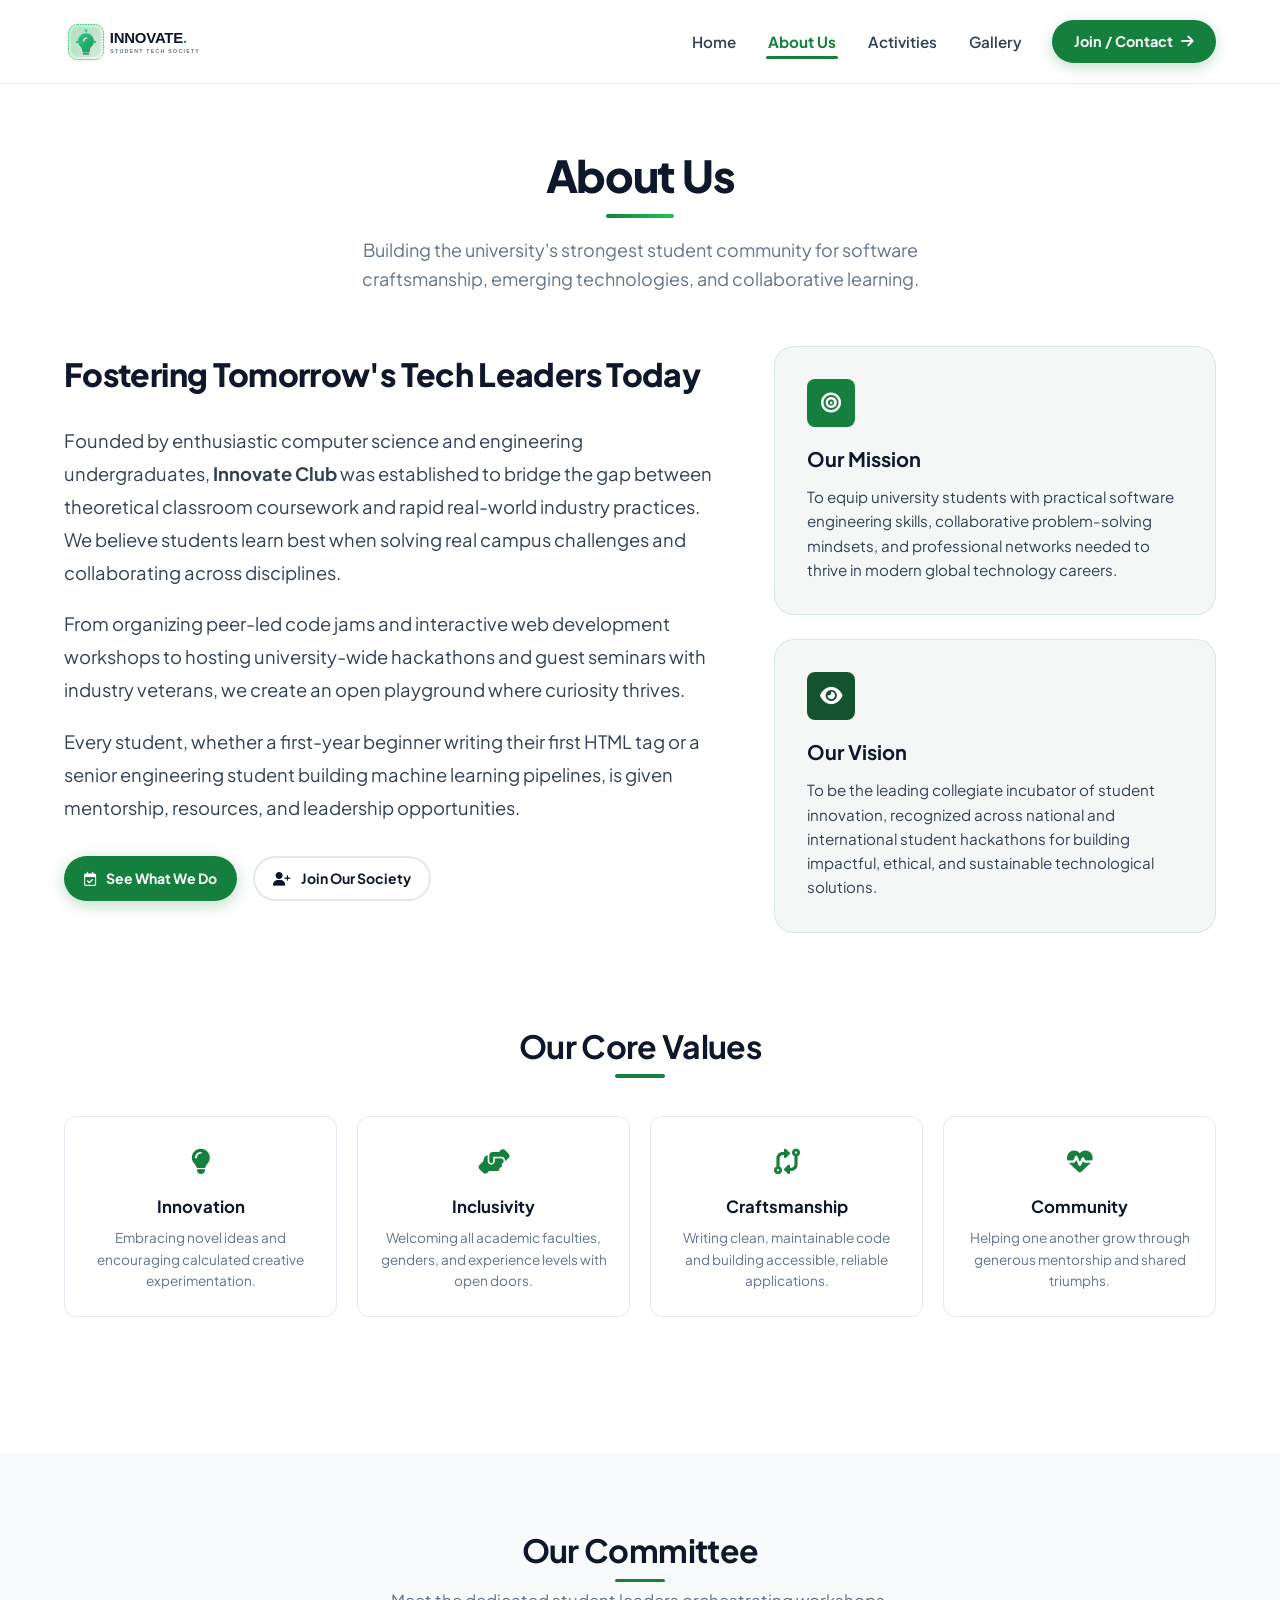
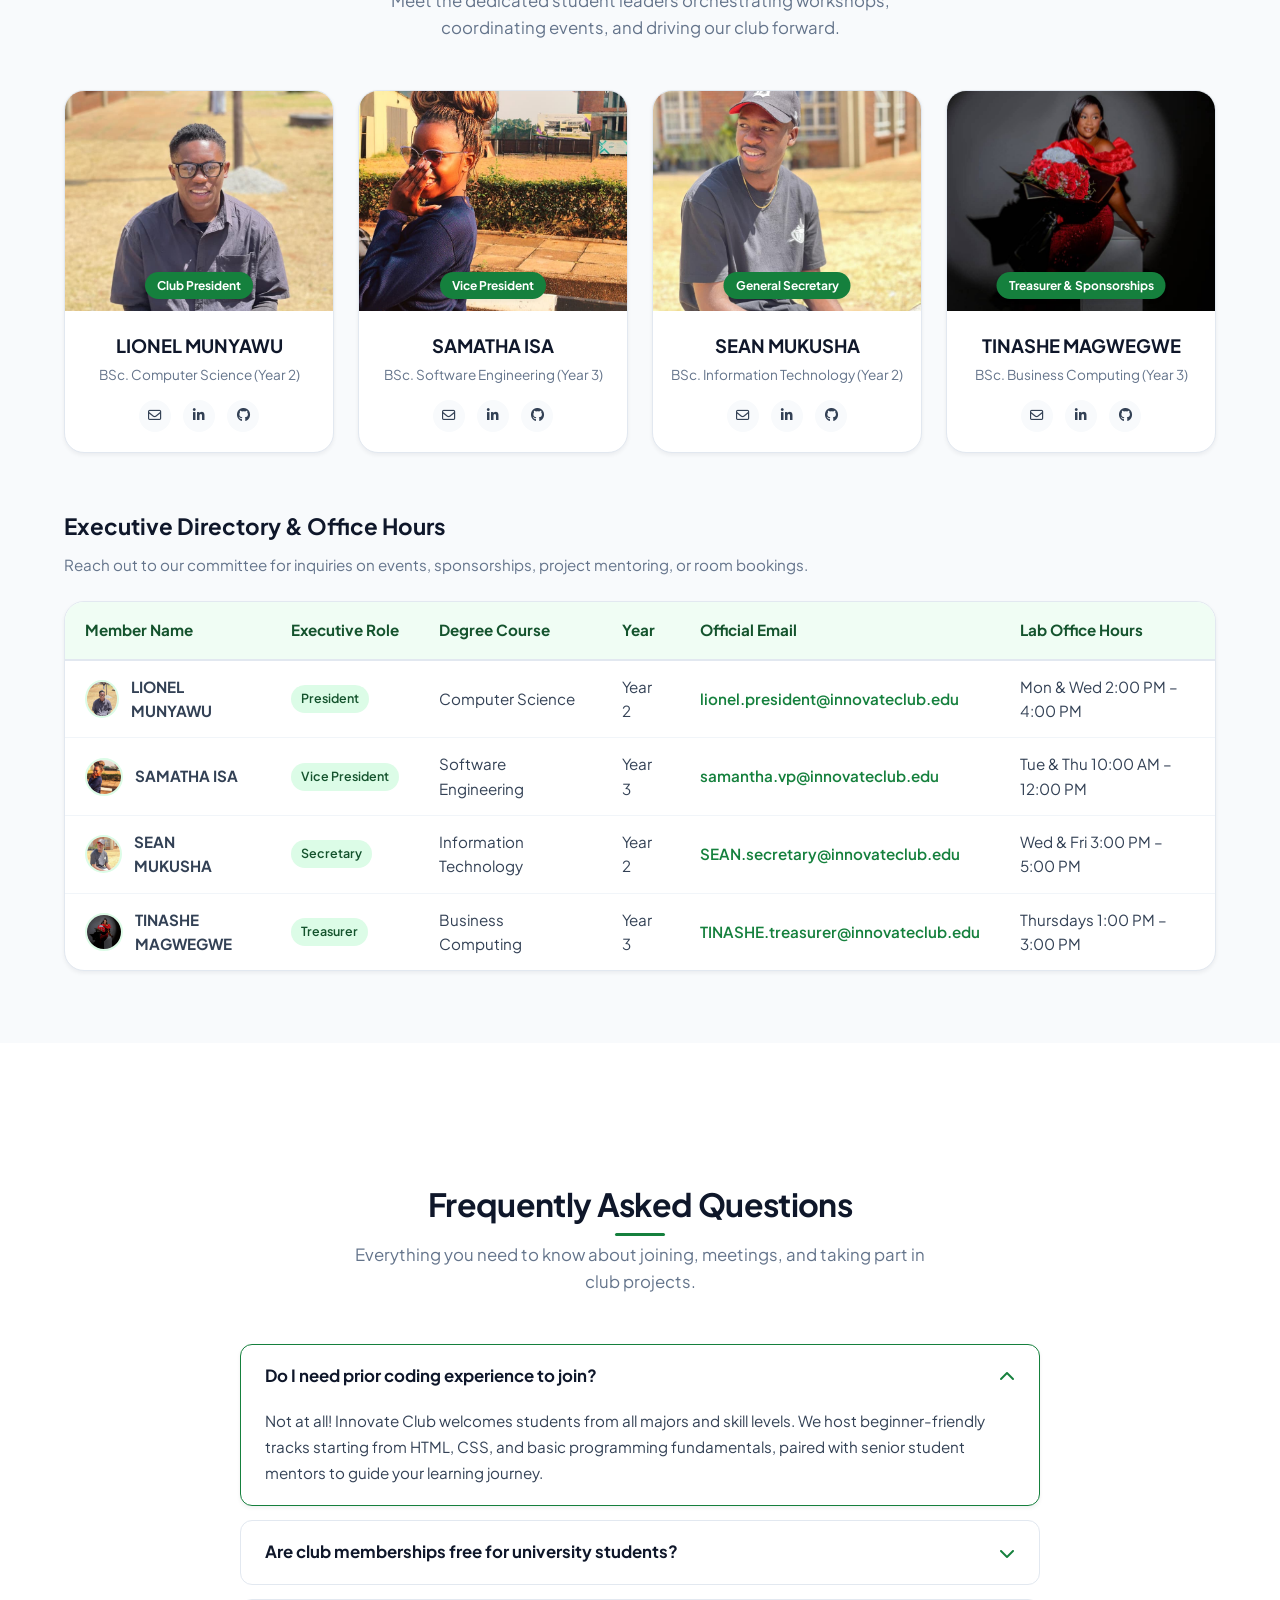
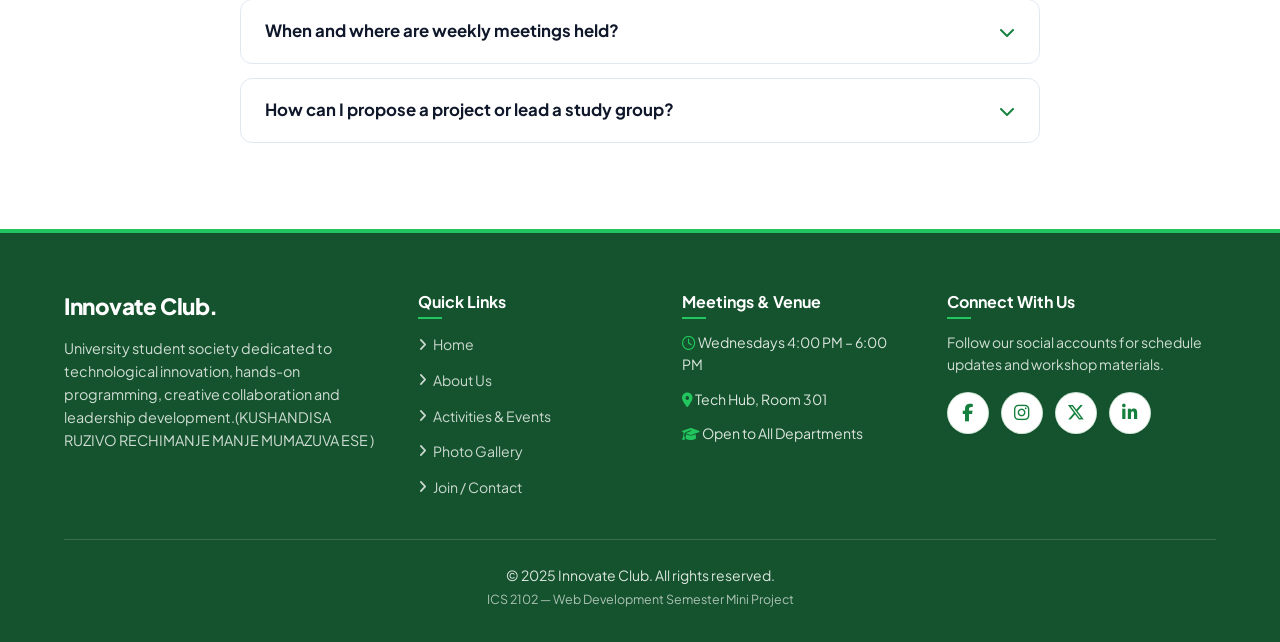
==== about.html @ ce480775 "Fix typo in footer description for clarity" ====
<!DOCTYPE html>
<html lang="en">
<head>
  <meta charset="UTF-8">
  <meta name="viewport" content="width=device-width, initial-scale=1.0">
  <title>About Us — Innovate Club | Student Tech & Innovation Society</title>
  <meta name="description" content="Learn about Innovate Club's mission, vision, committee leaders, and student-centric initiatives at the university.">
  <link rel="icon" type="image/svg+xml" href="images/logo/favicon.svg">
  
  <!-- Font Awesome CDN -->
  <link rel="stylesheet" href="https://cdnjs.cloudflare.com/ajax/libs/font-awesome/6.5.1/css/all.min.css">
  
  <!-- Main Stylesheet -->
  <link rel="stylesheet" href="css/style.css">
</head>
<body>

  <!-- Site Header & Shared Navigation -->
  <header class="site-header" id="header">
    <div class="container header-container">
      <a href="index.html" class="brand-link" id="brandLogoLink">
        <img src="images/logo/logo.svg" alt="Innovate Club Logo" class="brand-logo">
      </a>

      <nav class="nav-menu" id="navMenu" aria-label="Main Navigation">
        <ul class="nav-list">
          <li><a href="index.html" class="nav-link" id="navHome">Home</a></li>
          <li><a href="about.html" class="nav-link active" id="navAbout">About Us</a></li>
          <li><a href="activities.html" class="nav-link" id="navActivities">Activities</a></li>
          <li><a href="gallery.html" class="nav-link" id="navGallery">Gallery</a></li>
          <li><a href="join.html" class="nav-cta-btn" id="navJoin">Join / Contact <i class="fa-solid fa-arrow-right"></i></a></li>
        </ul>
      </nav>

      <button class="mobile-toggle" id="mobileNavToggle" aria-label="Toggle Navigation Menu">
        <i class="fa-solid fa-bars"></i>
      </button>
    </div>
  </header>

  <main class="main-content">

    <!-- Page Header with Green Underline Accent -->
    <section class="page-header">
      <div class="container">
        <h1 class="page-title">About Us</h1>
        <p class="page-subtitle">
          Building the university's strongest student community for software craftsmanship, 
          emerging technologies, and collaborative learning.
        </p>
      </div>
    </section>

    <!-- Intro & Mission / Vision Grid -->
    <section class="section" style="padding-top: 20px;">
      <div class="container">
        
        <div class="about-hero-grid">
          
          <!-- Left: Club Story & Purpose -->
          <div class="about-intro-text">
            <h2 style="font-size: 2rem; font-weight: 800; color: var(--color-text-main); margin-bottom: 20px; letter-spacing: -0.02em;">
              Fostering Tomorrow's Tech Leaders Today
            </h2>
            <p>
              Founded by enthusiastic computer science and engineering undergraduates, <strong>Innovate Club</strong> 
              was established to bridge the gap between theoretical classroom coursework and rapid real-world industry practices. 
              We believe students learn best when solving real campus challenges and collaborating across disciplines.
            </p>
            <p>
              From organizing peer-led code jams and interactive web development workshops to hosting university-wide 
              hackathons and guest seminars with industry veterans, we create an open playground where curiosity thrives.
            </p>
            <p>
              Every student, whether a first-year beginner writing their first HTML tag or a senior engineering student 
              building machine learning pipelines, is given mentorship, resources, and leadership opportunities.
            </p>

            <div style="margin-top: 32px; display: flex; gap: 16px; flex-wrap: wrap;">
              <a href="activities.html" class="btn btn-primary btn-sm"><i class="fa-regular fa-calendar-check"></i> See What We Do</a>
              <a href="join.html" class="btn btn-secondary btn-sm"><i class="fa-solid fa-user-plus"></i> Join Our Society</a>
            </div>
          </div>

          <!-- Right: Mission & Vision Cards (Light Card Background) -->
          <div class="about-cards-col">
            
            <div class="card-callout">
              <div class="card-callout-icon">
                <i class="fa-solid fa-bullseye"></i>
              </div>
              <h3 class="card-callout-title">Our Mission</h3>
              <p class="card-callout-desc">
                To equip university students with practical software engineering skills, collaborative 
                problem-solving mindsets, and professional networks needed to thrive in modern global technology careers.
              </p>
            </div>

            <div class="card-callout">
              <div class="card-callout-icon" style="background-color: var(--color-primary-dark);">
                <i class="fa-solid fa-eye"></i>
              </div>
              <h3 class="card-callout-title">Our Vision</h3>
              <p class="card-callout-desc">
                To be the leading collegiate incubator of student innovation, recognized across national and international 
                student hackathons for building impactful, ethical, and sustainable technological solutions.
              </p>
            </div>

          </div>

        </div>

        <!-- Core Values Grid -->
        <div class="section-header" style="margin-top: 40px; margin-bottom: 32px;">
          <h3 class="section-title with-accent">Our Core Values</h3>
        </div>

        <div class="values-grid">
          <div class="value-item">
            <div class="value-icon"><i class="fa-solid fa-lightbulb"></i></div>
            <h4>Innovation</h4>
            <p>Embracing novel ideas and encouraging calculated creative experimentation.</p>
          </div>
          <div class="value-item">
            <div class="value-icon"><i class="fa-solid fa-handshake-angle"></i></div>
            <h4>Inclusivity</h4>
            <p>Welcoming all academic faculties, genders, and experience levels with open doors.</p>
          </div>
          <div class="value-item">
            <div class="value-icon"><i class="fa-solid fa-code-compare"></i></div>
            <h4>Craftsmanship</h4>
            <p>Writing clean, maintainable code and building accessible, reliable applications.</p>
          </div>
          <div class="value-item">
            <div class="value-icon"><i class="fa-solid fa-heart-pulse"></i></div>
            <h4>Community</h4>
            <p>Helping one another grow through generous mentorship and shared triumphs.</p>
          </div>
        </div>

      </div>
    </section>

    <!-- Committee Section (Cards + HTML Table) -->
    <section class="section section-alt" id="committeeSection">
      <div class="container">
        
        <div class="section-header">
          <h2 class="section-title with-accent">Our Committee</h2>
          <p class="section-desc">
            Meet the dedicated student leaders orchestrating workshops, coordinating events, and driving our club forward.
          </p>
        </div>

        <!-- Committee Member Cards (President, Vice President, Secretary, Treasurer) -->
        <div class="committee-cards-grid">
          
          <!-- President -->
          <div class="member-card">
            <div class="member-avatar-box">
              <img src="images/presi leo.jpeg" alt="LIONEL MUNYAWU  - President" loading="lazy">
              <span class="member-role-badge">Club President</span>
            </div>
            <div class="member-info">
              <h3 class="member-name">LIONEL MUNYAWU </h3>
              <p class="member-course">BSc. Computer Science (Year 2)</p>
              <div class="member-socials">
                <a href="mailto:lionel.president@innovateclub.edu" title="Email Lionel"><i class="fa-regular fa-envelope"></i></a>
                <a href="https://linkedin.com" target="_blank" rel="noopener noreferrer" title="LinkedIn"><i class="fa-brands fa-linkedin-in"></i></a>
                <a href="https://github.com" target="_blank" rel="noopener noreferrer" title="GitHub"><i class="fa-brands fa-github"></i></a>
              </div>
            </div>
          </div>

          <!-- Vice President -->
          <div class="member-card">
            <div class="member-avatar-box">
              <img src="images/vice pres isa.jpeg" alt="SAMATHA ISA  - Vice President" loading="lazy">
              <span class="member-role-badge">Vice President</span>
            </div>
            <div class="member-info">
              <h3 class="member-name">SAMATHA ISA  </h3>
              <p class="member-course">BSc. Software Engineering (Year 3)</p>
              <div class="member-socials">
                <a href="mailto:samatha.vp@innovateclub.edu" title="Email Samatha"><i class="fa-regular fa-envelope"></i></a>
                <a href="https://linkedin.com" target="_blank" rel="noopener noreferrer" title="LinkedIn"><i class="fa-brands fa-linkedin-in"></i></a>
                <a href="https://github.com" target="_blank" rel="noopener noreferrer" title="GitHub"><i class="fa-brands fa-github"></i></a>
              </div>
            </div>
          </div>

          <!-- Secretary -->
          <div class="member-card">
            <div class="member-avatar-box">
              <img src="images/sean the secretay.jpeg" alt="SEAN MUKUSHA - Secretary" loading="lazy">
              <span class="member-role-badge">General Secretary</span>
            </div>
            <div class="member-info">
              <h3 class="member-name">SEAN MUKUSHA </h3>
              <p class="member-course">BSc. Information Technology (Year 2)</p>
              <div class="member-socials">
                <a href="mailto:sean.secretary@innovateclub.edu" title="Email Sean"><i class="fa-regular fa-envelope"></i></a>
                <a href="https://linkedin.com" target="_blank" rel="noopener noreferrer" title="LinkedIn"><i class="fa-brands fa-linkedin-in"></i></a>
                <a href="https://github.com" target="_blank" rel="noopener noreferrer" title="GitHub"><i class="fa-brands fa-github"></i></a>
              </div>
            </div>
          </div>

          <!-- Treasurer -->
          <div class="member-card">
            <div class="member-avatar-box">
              <img src="images/TINA.jpeg" alt="TINASHE MAGWEGWE   - Treasurer" loading="lazy">
              <span class="member-role-badge">Treasurer & Sponsorships</span>
            </div>
            <div class="member-info">
              <h3 class="member-name">TINASHE MAGWEGWE </h3>
              <p class="member-course">BSc. Business Computing (Year 3)</p>
              <div class="member-socials">
                <a href="mailto:tinashe.treasurer@innovateclub.edu" title="Email TINASHE"><i class="fa-regular fa-envelope"></i></a>
                <a href="https://linkedin.com" target="_blank" rel="noopener noreferrer" title="LinkedIn"><i class="fa-brands fa-linkedin-in"></i></a>
                <a href="https://github.com" target="_blank" rel="noopener noreferrer" title="GitHub"><i class="fa-brands fa-github"></i></a>
              </div>
            </div>
          </div>

        </div>

        <!-- HTML Table of Committee Members (Week 2 Syllabus Requirement) -->
        <div style="margin-top: 56px;">
          <h3 style="font-size: 1.4rem; font-weight: 700; color: var(--color-text-main); margin-bottom: 8px;">
            Executive Directory & Office Hours
          </h3>
          <p style="font-size: 0.95rem; color: var(--color-text-muted); margin-bottom: 20px;">
            Reach out to our committee for inquiries on events, sponsorships, project mentoring, or room bookings.
          </p>

          <div class="table-wrapper">
            <table class="custom-table" id="committeeDirectoryTable">
              <thead>
                <tr>
                  <th scope="col">Member Name</th>
                  <th scope="col">Executive Role</th>
                  <th scope="col">Degree Course</th>
                  <th scope="col">Year</th>
                  <th scope="col">Official Email</th>
                  <th scope="col">Lab Office Hours</th>
                </tr>
              </thead>
              <tbody>
                <tr>
                  <td>
                    <div class="table-member-cell">
                      <img src="images/presi leo.jpeg" alt="LIONEL MUNYAWU" class="table-avatar">
                      <strong>LIONEL MUNYAWU</strong>
                    </div>
                  </td>
                  <td><span class="role-tag">President</span></td>
                  <td>Computer Science</td>
                  <td>Year 2</td>
                  <td><a href="mailto:lionel.president@innovateclub.edu" style="color:var(--color-primary); font-weight:600;">lionel.president@innovateclub.edu</a></td>
                  <td>Mon & Wed 2:00 PM – 4:00 PM</td>
                </tr>
                <tr>
                  <td>
                    <div class="table-member-cell">
                      <img src="images/vice pres isa.jpeg" alt="SAMATHA ISA  " class="table-avatar">
                      <strong>SAMATHA ISA  </strong>
                    </div>
                  </td>
                  <td><span class="role-tag">Vice President</span></td>
                  <td>Software Engineering</td>
                  <td>Year 3</td>
                  <td><a href="mailto:samantha.vp@innovateclub.edu" style="color:var(--color-primary); font-weight:600;">samantha.vp@innovateclub.edu</a></td>
                  <td>Tue & Thu 10:00 AM – 12:00 PM</td>
                </tr>
                <tr>
                  <td>
                    <div class="table-member-cell">
                      <img src="images/sean the secretay.jpeg" alt="SEAN MUKUSHA " class="table-avatar">
                      <strong>SEAN MUKUSHA </strong>
                    </div>
                  </td>
                  <td><span class="role-tag">Secretary</span></td>
                  <td>Information Technology</td>
                  <td>Year 2</td>
                  <td><a href="mailto:SEAN.secretary@innovateclub.edu" style="color:var(--color-primary); font-weight:600;">SEAN.secretary@innovateclub.edu</a></td>
                  <td>Wed & Fri 3:00 PM – 5:00 PM</td>
                </tr>
                <tr>
                  <td>
                    <div class="table-member-cell">
                      <img src="images/TINA.jpeg" alt="TINASHE MAGWEGWE " class="table-avatar">
                      <strong>TINASHE MAGWEGWE </strong>
                    </div>
                  </td>
                  <td><span class="role-tag">Treasurer</span></td>
                  <td>Business Computing</td>
                  <td>Year 3</td>
                  <td><a href="mailto:TINASHE.treasurer@innovateclub.edu" style="color:var(--color-primary); font-weight:600;">TINASHE.treasurer@innovateclub.edu</a></td>
                  <td>Thursdays 1:00 PM – 3:00 PM</td>
                </tr>
              </tbody>
            </table>
          </div>
        </div>

      </div>
    </section>

    <!-- FAQ Accordion (Week 3 JS Interactivity Requirement) -->
    <section class="section faq-section" id="faqSection">
      <div class="container">
        
        <div class="section-header">
          <h2 class="section-title with-accent">Frequently Asked Questions</h2>
          <p class="section-desc">
            Everything you need to know about joining, meetings, and taking part in club projects.
          </p>
        </div>

        <div class="accordion-container" id="faqAccordion">
          
          <div class="accordion-item active">
            <button class="accordion-header">
              <span>Do I need prior coding experience to join?</span>
              <i class="fa-solid fa-chevron-down accordion-icon"></i>
            </button>
            <div class="accordion-body" style="max-height: 200px;">
              <p>
                Not at all! Innovate Club welcomes students from all majors and skill levels. We host beginner-friendly 
                tracks starting from HTML, CSS, and basic programming fundamentals, paired with senior student mentors 
                to guide your learning journey.
              </p>
            </div>
          </div>

          <div class="accordion-item">
            <button class="accordion-header">
              <span>Are club memberships free for university students?</span>
              <i class="fa-solid fa-chevron-down accordion-icon"></i>
            </button>
            <div class="accordion-body">
              <p>
                Yes, regular membership and general workshops are 100% free for all registered university students. 
                Our lab equipment, workshop materials and hackathon entries are funded through departmental support 
                and industry tech sponsors.
              </p>
            </div>
          </div>

          <div class="accordion-item">
            <button class="accordion-header">
              <span>When and where are weekly meetings held?</span>
              <i class="fa-solid fa-chevron-down accordion-icon"></i>
            </button>
            <div class="accordion-body">
              <p>
                We convene every Wednesday afternoon from 4:00 PM to 6:00 PM in the Campus Tech Hub (Room 301, Science & Tech Wing). 
                We also host optional Saturday coding sprints and hybrid virtual live streams.
              </p>
            </div>
          </div>

          <div class="accordion-item">
            <button class="accordion-header">
              <span>How can I propose a project or lead a study group?</span>
              <i class="fa-solid fa-chevron-down accordion-icon"></i>
            </button>
            <div class="accordion-body">
              <p>
                Any active member can pitch a project idea during our bi-weekly open-floor sessions or submit a proposal 
                directly to the committee via the <a href="join.html" style="color:var(--color-primary); font-weight:600;">Join / Contact page</a>. 
                The club provides repository hosting, server credits, and team recruitment support.
              </p>
            </div>
          </div>

        </div>

      </div>
    </section>

  </main>

  <!-- Universal Footer -->
  <footer class="site-footer" id="footer">
    <div class="container">
      <div class="footer-top-grid">
        <div class="footer-brand">
          <h4>Innovate Club.</h4>
          <p>
            University student society dedicated to technological innovation, hands-on programming, 
            creative collaboration and leadership development.(KUSHANDISA RUZIVO RECHIMANJE MANJE MUMAZUVA ESE )
          </p>
        </div>
        <div class="footer-col">
          <h5>Quick Links</h5>
          <ul class="footer-links">
            <li><a href="index.html"><i class="fa-solid fa-angle-right"></i> Home</a></li>
            <li><a href="about.html"><i class="fa-solid fa-angle-right"></i> About Us</a></li>
            <li><a href="activities.html"><i class="fa-solid fa-angle-right"></i> Activities & Events</a></li>
            <li><a href="gallery.html"><i class="fa-solid fa-angle-right"></i> Photo Gallery</a></li>
            <li><a href="join.html"><i class="fa-solid fa-angle-right"></i> Join / Contact</a></li>
          </ul>
        </div>
        <div class="footer-col">
          <h5>Meetings & Venue</h5>
          <ul class="footer-links" style="font-size: 0.88rem; color: rgba(255,255,255,0.85); gap: 12px;">
            <li><i class="fa-regular fa-clock" style="color:var(--color-primary-light);"></i> Wednesdays 4:00 PM – 6:00 PM</li>
            <li><i class="fa-solid fa-location-dot" style="color:var(--color-primary-light);"></i> Tech Hub, Room 301</li>
            <li><i class="fa-solid fa-graduation-cap" style="color:var(--color-primary-light);"></i> Open to All Departments</li>
          </ul>
        </div>
        <div class="footer-col">
          <h5>Connect With Us</h5>
          <p style="font-size: 0.88rem; color: rgba(255,255,255,0.8); margin-bottom: 16px;">
            Follow our social accounts for schedule updates and workshop materials.
          </p>
          <div class="social-icons-row">
            <a href="https://facebook.com" target="_blank" rel="noopener noreferrer" class="social-circle-btn" aria-label="Facebook">
              <i class="fa-brands fa-facebook-f"></i>
            </a>
            <a href="https://instagram.com" target="_blank" rel="noopener noreferrer" class="social-circle-btn" aria-label="Instagram">
              <i class="fa-brands fa-instagram"></i>
            </a>
            <a href="https://twitter.com" target="_blank" rel="noopener noreferrer" class="social-circle-btn" aria-label="Twitter">
              <i class="fa-brands fa-x-twitter"></i>
            </a>
            <a href="https://linkedin.com" target="_blank" rel="noopener noreferrer" class="social-circle-btn" aria-label="LinkedIn">
              <i class="fa-brands fa-linkedin-in"></i>
            </a>
          </div>
        </div>
      </div>
      <div class="footer-bottom">
        <p>&copy; 2025 Innovate Club. All rights reserved.</p>
        <p class="footer-course-tag">ICS 2102 — Web Development Semester Mini Project</p>
      </div>
    </div>
  </footer>

  <script src="js/script.js"></script>
</body>
</html>
---- css/style.css ----
/* ==========================================================================
   ICS 2102 — Web Development Semester Mini Project
   Student Club Website: Innovate Club
   Design System & Master Stylesheet
   ========================================================================== */

@import url('https://fonts.googleapis.com/css2?family=Plus+Jakarta+Sans:wght@300;400;500;600;700;800&family=Space+Grotesk:wght@500;700&display=swap');

/* --- CSS Root Variables / Design Tokens --- */
:root {
  /* Brand Green Palette (as requested: #2E7D32-style green & white/off-white) */
  --color-primary: #15803D;        /* Rich Forest Green */
  --color-primary-dark: #14532D;   /* Deep Evergreen */
  --color-primary-light: #22C55E;  /* Vibrant Emerald Accent */
  --color-primary-soft: #DCFCE7;   /* Pale Mint */
  --color-primary-tint: #F0FDF4;   /* Soft Background Tint */
  --color-card-bg: #F4F7F5;        /* Soft grey-green card background */

  /* Neutral Tones */
  --color-bg: #FFFFFF;
  --color-bg-alt: #F8FAFC;
  --color-surface: #FFFFFF;
  --color-text-main: #0F172A;      /* Slate 900 */
  --color-text-body: #334155;      /* Slate 700 */
  --color-text-muted: #64748B;     /* Slate 500 */
  --color-text-light: #94A3B8;     /* Slate 400 */
  --color-border: #E2E8F0;
  --color-border-subtle: #F1F5F9;

  /* State & Feedback Colors */
  --color-danger: #EF4444;
  --color-danger-soft: #FEE2E2;
  --color-warning: #F59E0B;
  --color-info: #0284C7;
  --color-success: #10B981;

  /* Typography */
  --font-sans: 'Plus Jakarta Sans', -apple-system, BlinkMacSystemFont, 'Segoe UI', Roboto, sans-serif;
  --font-heading: 'Plus Jakarta Sans', sans-serif;
  --font-mono: 'Space Grotesk', ui-monospace, monospace;

  /* Shadows */
  --shadow-xs: 0 1px 2px 0 rgba(0, 0, 0, 0.05);
  --shadow-sm: 0 2px 4px 0 rgba(15, 23, 42, 0.06);
  --shadow-md: 0 4px 12px -1px rgba(15, 23, 42, 0.08), 0 2px 6px -2px rgba(15, 23, 42, 0.04);
  --shadow-lg: 0 12px 24px -4px rgba(15, 23, 42, 0.1), 0 4px 10px -2px rgba(15, 23, 42, 0.04);
  --shadow-xl: 0 20px 32px -8px rgba(15, 23, 42, 0.12), 0 8px 16px -4px rgba(15, 23, 42, 0.05);
  --shadow-glow: 0 0 20px rgba(34, 197, 94, 0.25);

  /* Radii */
  --radius-sm: 8px;
  --radius-md: 12px;
  --radius-lg: 20px;
  --radius-xl: 28px;
  --radius-full: 9999px;

  /* Transitions */
  --transition-fast: 0.15s ease;
  --transition-normal: 0.25s cubic-bezier(0.16, 1, 0.3, 1);
  --transition-bounce: 0.4s cubic-bezier(0.34, 1.56, 0.64, 1);

  /* Container */
  --max-width: 1200px;
  --header-height: 84px;
}

/* --- Global Reset & Box Sizing --- */
*, *::before, *::after {
  box-sizing: border-box;
  margin: 0;
  padding: 0;
}

html {
  scroll-behavior: smooth;
  font-size: 16px;
  -webkit-font-smoothing: antialiased;
}

body {
  font-family: var(--font-sans);
  color: var(--color-text-body);
  background-color: var(--color-bg);
  line-height: 1.6;
  min-height: 100vh;
  display: flex;
  flex-direction: column;
  overflow-x: hidden;
}

img, picture, svg, video {
  max-width: 100%;
  display: block;
}

input, button, textarea, select {
  font: inherit;
}

a {
  color: inherit;
  text-decoration: none;
  transition: color var(--transition-fast);
}

ul, ol {
  list-style: none;
}

/* --- Layout Utility Classes --- */
.container {
  width: 100%;
  max-width: var(--max-width);
  margin-left: auto;
  margin-right: auto;
  padding-left: 24px;
  padding-right: 24px;
}

.main-content {
  flex: 1 0 auto;
}

.section {
  padding: 72px 0;
}

.section-alt {
  background-color: var(--color-bg-alt);
}

.section-tint {
  background-color: var(--color-primary-tint);
}

/* --- Section Headings with Green Underline Accent --- */
.page-header {
  text-align: center;
  padding: 56px 0 32px;
  position: relative;
}

.page-title {
  font-family: var(--font-heading);
  font-size: 2.75rem;
  font-weight: 800;
  color: var(--color-text-main);
  letter-spacing: -0.03em;
  position: relative;
  display: inline-block;
  margin-bottom: 14px;
}

.page-title::after {
  content: "";
  position: absolute;
  bottom: -8px;
  left: 50%;
  transform: translateX(-50%);
  width: 68px;
  height: 4px;
  background: linear-gradient(90deg, var(--color-primary), var(--color-primary-light));
  border-radius: var(--radius-full);
}

.page-subtitle {
  font-size: 1.125rem;
  color: var(--color-text-muted);
  max-width: 640px;
  margin: 12px auto 0;
  line-height: 1.6;
}

.section-header {
  margin-bottom: 48px;
  text-align: center;
}

.section-title {
  font-size: 2rem;
  font-weight: 700;
  color: var(--color-text-main);
  letter-spacing: -0.02em;
  position: relative;
  display: inline-block;
  margin-bottom: 12px;
}

.section-title.with-accent::after {
  content: "";
  position: absolute;
  bottom: -6px;
  left: 50%;
  transform: translateX(-50%);
  width: 50px;
  height: 3.5px;
  background: var(--color-primary);
  border-radius: var(--radius-full);
}

.section-desc {
  font-size: 1.05rem;
  color: var(--color-text-muted);
  max-width: 580px;
  margin: 0 auto;
}

/* --- Typography Accents --- */
.highlight-green {
  color: var(--color-primary);
}

.text-gradient {
  background: linear-gradient(135deg, var(--color-primary) 0%, var(--color-primary-light) 100%);
  -webkit-background-clip: text;
  -webkit-text-fill-color: transparent;
}

/* ==========================================================================
   Header & Navigation
   ========================================================================== */
.site-header {
  position: sticky;
  top: 0;
  z-index: 1000;
  background-color: rgba(255, 255, 255, 0.94);
  backdrop-filter: blur(12px);
  -webkit-backdrop-filter: blur(12px);
  border-bottom: 1px solid rgba(226, 232, 240, 0.8);
  height: var(--header-height);
  transition: all var(--transition-normal);
}

.site-header.scrolled {
  box-shadow: var(--shadow-sm);
  height: 72px;
}

.header-container {
  display: flex;
  align-items: center;
  justify-content: space-between;
  height: 100%;
}

.brand-link {
  display: flex;
  align-items: center;
  gap: 12px;
  font-weight: 800;
  font-size: 1.4rem;
  color: var(--color-text-main);
  letter-spacing: -0.03em;
}

.brand-logo {
  height: 44px;
  width: auto;
  transition: transform var(--transition-bounce);
}

.brand-link:hover .brand-logo {
  transform: rotate(-6deg) scale(1.05);
}

.brand-name {
  font-size: 1.35rem;
  font-weight: 800;
  color: var(--color-text-main);
  display: flex;
  flex-direction: column;
  line-height: 1.1;
}

.brand-name span:first-child {
  letter-spacing: -0.02em;
}

.brand-name .brand-sub {
  font-size: 0.68rem;
  font-weight: 600;
  color: var(--color-text-muted);
  letter-spacing: 0.12em;
  text-transform: uppercase;
}

.nav-menu {
  display: flex;
  align-items: center;
  gap: 32px;
}

.nav-list {
  display: flex;
  align-items: center;
  gap: 28px;
}

.nav-link {
  font-weight: 600;
  font-size: 0.95rem;
  color: var(--color-text-body);
  position: relative;
  padding: 8px 2px;
  transition: color var(--transition-fast);
}

.nav-link:hover {
  color: var(--color-primary);
}

/* Active Nav Link in Green with Underline (Mockup requirement) */
.nav-link.active {
  color: var(--color-primary);
  font-weight: 700;
}

.nav-link.active::after {
  content: "";
  position: absolute;
  bottom: 0;
  left: 0;
  width: 100%;
  height: 3px;
  background-color: var(--color-primary);
  border-radius: var(--radius-full);
}

.nav-cta-btn {
  background: var(--color-primary);
  color: #FFFFFF !important;
  font-weight: 700;
  font-size: 0.9rem;
  padding: 10px 22px;
  border-radius: var(--radius-full);
  display: inline-flex;
  align-items: center;
  gap: 8px;
  box-shadow: 0 4px 14px rgba(21, 128, 61, 0.25);
  transition: all var(--transition-normal);
}

.nav-cta-btn:hover {
  background: var(--color-primary-dark);
  transform: translateY(-2px);
  box-shadow: 0 6px 18px rgba(21, 128, 61, 0.35);
}

.nav-cta-btn.active {
  background: var(--color-primary-dark);
  box-shadow: 0 0 0 3px rgba(34, 197, 94, 0.35);
}

.nav-cta-btn.active::after {
  display: none;
}

/* Mobile Toggle */
.mobile-toggle {
  display: none;
  background: none;
  border: none;
  font-size: 1.5rem;
  color: var(--color-text-main);
  cursor: pointer;
  padding: 6px;
  border-radius: var(--radius-sm);
  transition: background-color var(--transition-fast);
}

.mobile-toggle:hover {
  background-color: var(--color-border-subtle);
}

/* ==========================================================================
   Buttons & Interactive Elements
   ========================================================================== */
.btn {
  display: inline-flex;
  align-items: center;
  justify-content: center;
  gap: 10px;
  font-weight: 700;
  font-size: 0.975rem;
  padding: 13px 28px;
  border-radius: var(--radius-full);
  border: 2px solid transparent;
  cursor: pointer;
  transition: all var(--transition-normal);
  text-align: center;
}

.btn-primary {
  background-color: var(--color-primary);
  color: #FFFFFF;
  box-shadow: 0 4px 16px rgba(21, 128, 61, 0.28);
}

.btn-primary:hover {
  background-color: var(--color-primary-dark);
  transform: translateY(-2px);
  box-shadow: 0 8px 22px rgba(21, 128, 61, 0.38);
}

.btn-secondary {
  background-color: transparent;
  color: var(--color-text-main);
  border-color: var(--color-border);
}

.btn-secondary:hover {
  border-color: var(--color-primary);
  color: var(--color-primary);
  background-color: var(--color-primary-tint);
  transform: translateY(-2px);
}

.btn-white {
  background-color: #FFFFFF;
  color: var(--color-primary);
  box-shadow: var(--shadow-md);
}

.btn-white:hover {
  background-color: var(--color-primary-tint);
  transform: translateY(-2px);
}

.btn-sm {
  padding: 8px 18px;
  font-size: 0.875rem;
}

.btn-lg {
  padding: 15px 34px;
  font-size: 1.05rem;
}

/* ==========================================================================
   Home Page Styles
   ========================================================================== */
.hero-section {
  padding: 64px 0 80px;
  position: relative;
  overflow: hidden;
}

.hero-grid {
  display: grid;
  grid-template-columns: 1fr 1fr;
  align-items: center;
  gap: 48px;
}

.hero-content {
  max-width: 560px;
}

.hero-pill {
  display: inline-flex;
  align-items: center;
  gap: 8px;
  background-color: var(--color-primary-soft);
  color: var(--color-primary-dark);
  font-size: 0.85rem;
  font-weight: 700;
  padding: 6px 14px;
  border-radius: var(--radius-full);
  margin-bottom: 24px;
}

.hero-pill i {
  color: var(--color-primary);
}

/* Large bold headline, one word per line, last word in green */
.hero-headline {
  font-size: 4rem;
  line-height: 1.08;
  font-weight: 800;
  color: var(--color-text-main);
  letter-spacing: -0.04em;
  margin-bottom: 24px;
}

.hero-intro {
  font-size: 1.15rem;
  color: var(--color-text-muted);
  line-height: 1.7;
  margin-bottom: 32px;
}

.hero-cta-group {
  display: flex;
  align-items: center;
  flex-wrap: wrap;
  gap: 16px;
  margin-bottom: 36px;
}

.hero-stats-row {
  display: flex;
  align-items: center;
  gap: 32px;
  padding-top: 24px;
  border-top: 1px solid var(--color-border);
}

.stat-item {
  display: flex;
  flex-direction: column;
}

.stat-number {
  font-size: 1.6rem;
  font-weight: 800;
  color: var(--color-text-main);
  line-height: 1.1;
  font-family: var(--font-mono);
}

.stat-label {
  font-size: 0.8rem;
  color: var(--color-text-muted);
  font-weight: 500;
}

.hero-visual {
  position: relative;
}

.hero-image-card {
  position: relative;
  border-radius: var(--radius-xl);
  overflow: hidden;
  box-shadow: var(--shadow-xl);
  border: 1px solid var(--color-border);
  background-color: var(--color-surface);
}

.hero-image-card img {
  width: 100%;
  height: 480px;
  object-fit: cover;
  transition: transform 0.6s ease;
}

.hero-image-card:hover img {
  transform: scale(1.03);
}

.hero-floating-badge {
  position: absolute;
  bottom: 24px;
  left: 24px;
  background: rgba(255, 255, 255, 0.95);
  backdrop-filter: blur(10px);
  padding: 14px 20px;
  border-radius: var(--radius-md);
  box-shadow: var(--shadow-lg);
  border: 1px solid rgba(226, 232, 240, 0.8);
  display: flex;
  align-items: center;
  gap: 14px;
  max-width: 280px;
  animation: floatBadge 3.5s ease-in-out infinite alternate;
}

@keyframes floatBadge {
  0% { transform: translateY(0); }
  100% { transform: translateY(-8px); }
}

.floating-icon {
  width: 44px;
  height: 44px;
  border-radius: var(--radius-sm);
  background-color: var(--color-primary-soft);
  color: var(--color-primary);
  display: flex;
  align-items: center;
  justify-content: center;
  font-size: 1.25rem;
  flex-shrink: 0;
}

.floating-text strong {
  display: block;
  font-size: 0.9rem;
  color: var(--color-text-main);
}

.floating-text span {
  font-size: 0.78rem;
  color: var(--color-text-muted);
}

/* --- Row of 3 Info Cards (Community / Growth / Impact) --- */
.info-cards-section {
  padding: 40px 0 80px;
}

.info-cards-grid {
  display: grid;
  grid-template-columns: repeat(3, 1fr);
  gap: 28px;
}

.info-card {
  background-color: var(--color-card-bg); /* Soft grey-green card background */
  border-radius: var(--radius-lg);
  padding: 36px 30px;
  border: 1px solid rgba(209, 231, 221, 0.7);
  transition: all var(--transition-normal);
  position: relative;
  overflow: hidden;
}

.info-card::before {
  content: "";
  position: absolute;
  top: 0;
  left: 0;
  right: 0;
  height: 4px;
  background: var(--color-primary);
  opacity: 0;
  transition: opacity var(--transition-fast);
}

.info-card:hover {
  transform: translateY(-6px);
  background-color: #FFFFFF;
  box-shadow: var(--shadow-lg);
  border-color: var(--color-primary-light);
}

.info-card:hover::before {
  opacity: 1;
}

.info-card-icon {
  width: 58px;
  height: 58px;
  border-radius: var(--radius-md);
  background: #FFFFFF;
  color: var(--color-primary);
  display: flex;
  align-items: center;
  justify-content: center;
  font-size: 1.5rem;
  margin-bottom: 22px;
  box-shadow: var(--shadow-xs);
  border: 1px solid rgba(21, 128, 61, 0.15);
  transition: all var(--transition-bounce);
}

.info-card:hover .info-card-icon {
  background-color: var(--color-primary);
  color: #FFFFFF;
  transform: scale(1.1) rotate(4deg);
}

.info-card-title {
  font-size: 1.35rem;
  font-weight: 700;
  color: var(--color-text-main);
  margin-bottom: 12px;
}

.info-card-desc {
  font-size: 0.95rem;
  color: var(--color-text-body);
  line-height: 1.65;
}

/* --- Countdown / Next Event Highlight Banner --- */
.countdown-banner {
  background: linear-gradient(135deg, var(--color-primary-dark) 0%, var(--color-primary) 100%);
  color: #FFFFFF;
  border-radius: var(--radius-xl);
  padding: 44px;
  margin-top: 20px;
  box-shadow: var(--shadow-lg);
  position: relative;
  overflow: hidden;
}

.countdown-banner::after {
  content: "";
  position: absolute;
  top: -50%;
  right: -20%;
  width: 400px;
  height: 400px;
  background: radial-gradient(circle, rgba(255,255,255,0.12) 0%, transparent 70%);
  pointer-events: none;
}

.countdown-flex {
  display: flex;
  align-items: center;
  justify-content: space-between;
  gap: 32px;
  position: relative;
  z-index: 1;
}

.countdown-info {
  max-width: 520px;
}

.countdown-badge {
  display: inline-block;
  background: rgba(255, 255, 255, 0.2);
  backdrop-filter: blur(8px);
  color: #FFFFFF;
  font-size: 0.8rem;
  font-weight: 700;
  padding: 4px 12px;
  border-radius: var(--radius-full);
  margin-bottom: 12px;
  text-transform: uppercase;
  letter-spacing: 0.08em;
}

.countdown-title {
  font-size: 1.85rem;
  font-weight: 800;
  margin-bottom: 8px;
  color: #FFFFFF;
}

.countdown-meta {
  font-size: 0.95rem;
  opacity: 0.9;
  display: flex;
  gap: 20px;
  align-items: center;
}

.countdown-meta i {
  margin-right: 6px;
  color: var(--color-primary-soft);
}

.countdown-timer-group {
  display: flex;
  align-items: center;
  gap: 14px;
}

.timer-box {
  background: rgba(255, 255, 255, 0.15);
  backdrop-filter: blur(10px);
  border: 1px solid rgba(255, 255, 255, 0.25);
  border-radius: var(--radius-md);
  padding: 12px 16px;
  min-width: 74px;
  text-align: center;
}

.timer-num {
  font-size: 1.9rem;
  font-weight: 800;
  font-family: var(--font-mono);
  line-height: 1;
  display: block;
}

.timer-label {
  font-size: 0.72rem;
  text-transform: uppercase;
  letter-spacing: 0.05em;
  opacity: 0.85;
  margin-top: 4px;
}

/* ==========================================================================
   About Us Page Styles
   ========================================================================== */
.about-hero-grid {
  display: grid;
  grid-template-columns: 1.2fr 0.8fr;
  gap: 48px;
  align-items: start;
  margin-bottom: 64px;
}

.about-intro-text {
  font-size: 1.15rem;
  line-height: 1.8;
  color: var(--color-text-body);
}

.about-intro-text p {
  margin-bottom: 18px;
}

.card-callout {
  background-color: var(--color-card-bg);
  border-radius: var(--radius-lg);
  padding: 32px;
  border: 1px solid rgba(209, 231, 221, 0.8);
  margin-bottom: 24px;
  position: relative;
}

.card-callout-icon {
  width: 48px;
  height: 48px;
  border-radius: var(--radius-sm);
  background: var(--color-primary);
  color: #FFFFFF;
  display: flex;
  align-items: center;
  justify-content: center;
  font-size: 1.25rem;
  margin-bottom: 16px;
}

.card-callout-title {
  font-size: 1.25rem;
  font-weight: 700;
  color: var(--color-text-main);
  margin-bottom: 10px;
}

.card-callout-desc {
  font-size: 0.95rem;
  color: var(--color-text-body);
  line-height: 1.6;
}

/* Values Grid */
.values-grid {
  display: grid;
  grid-template-columns: repeat(4, 1fr);
  gap: 20px;
  margin-bottom: 64px;
}

.value-item {
  background-color: #FFFFFF;
  border: 1px solid var(--color-border);
  border-radius: var(--radius-md);
  padding: 24px 20px;
  text-align: center;
  transition: all var(--transition-normal);
}

.value-item:hover {
  border-color: var(--color-primary);
  transform: translateY(-4px);
  box-shadow: var(--shadow-md);
}

.value-icon {
  font-size: 1.6rem;
  color: var(--color-primary);
  margin-bottom: 12px;
}

.value-item h4 {
  font-size: 1.05rem;
  font-weight: 700;
  color: var(--color-text-main);
  margin-bottom: 6px;
}

.value-item p {
  font-size: 0.85rem;
  color: var(--color-text-muted);
}

/* Committee Section */
.committee-cards-grid {
  display: grid;
  grid-template-columns: repeat(4, 1fr);
  gap: 24px;
  margin-bottom: 48px;
}

.member-card {
  background: #FFFFFF;
  border: 1px solid var(--color-border);
  border-radius: var(--radius-lg);
  overflow: hidden;
  box-shadow: var(--shadow-sm);
  transition: all var(--transition-normal);
  text-align: center;
}

.member-card:hover {
  transform: translateY(-6px);
  box-shadow: var(--shadow-lg);
  border-color: var(--color-primary-light);
}

.member-avatar-box {
  width: 100%;
  height: 220px;
  overflow: hidden;
  position: relative;
  background-color: var(--color-bg-alt);
}

.member-avatar-box img {
  width: 100%;
  height: 100%;
  object-fit: cover;
  transition: transform 0.5s ease;
}

.member-card:hover .member-avatar-box img {
  transform: scale(1.05);
}

.member-role-badge {
  position: absolute;
  bottom: 12px;
  left: 50%;
  transform: translateX(-50%);
  background: var(--color-primary);
  color: #FFFFFF;
  font-size: 0.75rem;
  font-weight: 700;
  padding: 4px 12px;
  border-radius: var(--radius-full);
  white-space: nowrap;
  box-shadow: var(--shadow-sm);
}

.member-info {
  padding: 20px 16px;
}

.member-name {
  font-size: 1.15rem;
  font-weight: 700;
  color: var(--color-text-main);
  margin-bottom: 4px;
}

.member-course {
  font-size: 0.85rem;
  color: var(--color-text-muted);
  margin-bottom: 14px;
}

.member-socials {
  display: flex;
  align-items: center;
  justify-content: center;
  gap: 12px;
}

.member-socials a {
  width: 32px;
  height: 32px;
  border-radius: 50%;
  background-color: var(--color-bg-alt);
  color: var(--color-text-body);
  display: flex;
  align-items: center;
  justify-content: center;
  font-size: 0.85rem;
  transition: all var(--transition-fast);
}

.member-socials a:hover {
  background-color: var(--color-primary);
  color: #FFFFFF;
}

/* Committee HTML Table (Week 2 Syllabus Requirement) */
.table-wrapper {
  background: #FFFFFF;
  border: 1px solid var(--color-border);
  border-radius: var(--radius-lg);
  overflow-x: auto;
  box-shadow: var(--shadow-sm);
  margin-top: 24px;
}

.custom-table {
  width: 100%;
  border-collapse: collapse;
  text-align: left;
  font-size: 0.95rem;
}

.custom-table th {
  background-color: var(--color-primary-tint);
  color: var(--color-primary-dark);
  font-weight: 700;
  padding: 16px 20px;
  border-bottom: 2px solid var(--color-border);
  white-space: nowrap;
}

.custom-table td {
  padding: 14px 20px;
  border-bottom: 1px solid var(--color-border-subtle);
  color: var(--color-text-body);
  vertical-align: middle;
}

.custom-table tr:last-child td {
  border-bottom: none;
}

.custom-table tr:hover td {
  background-color: #F8FAFC;
}

.table-member-cell {
  display: flex;
  align-items: center;
  gap: 12px;
}

.table-avatar {
  width: 38px;
  height: 38px;
  border-radius: 50%;
  object-fit: cover;
  border: 2px solid var(--color-primary-soft);
}

.role-tag {
  display: inline-block;
  padding: 4px 10px;
  border-radius: var(--radius-full);
  font-size: 0.78rem;
  font-weight: 600;
  background-color: var(--color-primary-soft);
  color: var(--color-primary-dark);
}

/* FAQ Accordion (Week 3 Interactive Feature) */
.faq-section {
  margin-top: 64px;
}

.accordion-container {
  max-width: 800px;
  margin: 0 auto;
}

.accordion-item {
  border: 1px solid var(--color-border);
  border-radius: var(--radius-md);
  margin-bottom: 14px;
  overflow: hidden;
  background-color: #FFFFFF;
  transition: border-color var(--transition-fast);
}

.accordion-item.active {
  border-color: var(--color-primary);
  box-shadow: var(--shadow-sm);
}

.accordion-header {
  width: 100%;
  text-align: left;
  padding: 18px 24px;
  background: none;
  border: none;
  display: flex;
  align-items: center;
  justify-content: space-between;
  font-size: 1.05rem;
  font-weight: 700;
  color: var(--color-text-main);
  cursor: pointer;
  transition: color var(--transition-fast);
}

.accordion-header:hover {
  color: var(--color-primary);
}

.accordion-icon {
  font-size: 1rem;
  color: var(--color-primary);
  transition: transform var(--transition-normal);
}

.accordion-item.active .accordion-icon {
  transform: rotate(180deg);
}

.accordion-body {
  max-height: 0;
  overflow: hidden;
  transition: max-height 0.35s ease-out, padding 0.35s ease-out;
  padding: 0 24px;
  color: var(--color-text-body);
  font-size: 0.95rem;
  line-height: 1.7;
}

.accordion-item.active .accordion-body {
  padding-bottom: 20px;
}

/* ==========================================================================
   Activities & Events Page Styles
   ========================================================================== */
.events-toolbar {
  display: flex;
  align-items: center;
  justify-content: space-between;
  flex-wrap: wrap;
  gap: 20px;
  margin-bottom: 36px;
  padding: 20px;
  background-color: var(--color-bg-alt);
  border: 1px solid var(--color-border);
  border-radius: var(--radius-lg);
}

/* Filter Tabs */
.tabs-group {
  display: flex;
  align-items: center;
  gap: 8px;
  flex-wrap: wrap;
}

.tab-btn {
  background: #FFFFFF;
  border: 1px solid var(--color-border);
  color: var(--color-text-body);
  font-weight: 600;
  font-size: 0.9rem;
  padding: 8px 18px;
  border-radius: var(--radius-full);
  cursor: pointer;
  transition: all var(--transition-fast);
}

.tab-btn:hover {
  border-color: var(--color-primary);
  color: var(--color-primary);
}

.tab-btn.active {
  background-color: var(--color-primary);
  color: #FFFFFF;
  border-color: var(--color-primary);
  box-shadow: 0 2px 8px rgba(21, 128, 61, 0.2);
}

.search-box {
  position: relative;
  min-width: 260px;
}

.search-box input {
  width: 100%;
  padding: 9px 16px 9px 38px;
  border: 1px solid var(--color-border);
  border-radius: var(--radius-full);
  font-size: 0.9rem;
  outline: none;
  background-color: #FFFFFF;
  transition: border-color var(--transition-fast), box-shadow var(--transition-fast);
}

.search-box input:focus {
  border-color: var(--color-primary);
  box-shadow: 0 0 0 3px rgba(34, 197, 94, 0.2);
}

.search-box i {
  position: absolute;
  left: 14px;
  top: 50%;
  transform: translateY(-50%);
  color: var(--color-text-light);
  font-size: 0.9rem;
}

/* Events List Container (Injected dynamically via JS array of objects) */
.events-container {
  display: flex;
  flex-direction: column;
  gap: 18px;
  margin-bottom: 40px;
}

.event-row {
  background: #FFFFFF;
  border: 1px solid var(--color-border);
  border-radius: var(--radius-lg);
  padding: 24px;
  display: flex;
  align-items: center;
  gap: 24px;
  transition: all var(--transition-normal);
  position: relative;
}

.event-row:hover {
  border-color: var(--color-primary);
  box-shadow: var(--shadow-md);
  transform: translateY(-3px);
}

.event-icon-badge {
  width: 64px;
  height: 64px;
  border-radius: var(--radius-md);
  background-color: var(--color-primary-tint);
  border: 1px solid var(--color-primary-soft);
  color: var(--color-primary);
  display: flex;
  flex-direction: column;
  align-items: center;
  justify-content: center;
  flex-shrink: 0;
}

.event-icon-badge i {
  font-size: 1.5rem;
}

.event-details {
  flex: 1 1 auto;
}

.event-meta-top {
  display: flex;
  align-items: center;
  gap: 10px;
  margin-bottom: 6px;
}

.event-category-tag {
  font-size: 0.75rem;
  font-weight: 700;
  text-transform: uppercase;
  letter-spacing: 0.06em;
  padding: 2px 10px;
  border-radius: var(--radius-full);
  background-color: var(--color-primary-soft);
  color: var(--color-primary-dark);
}

.event-status-tag {
  font-size: 0.75rem;
  font-weight: 600;
  padding: 2px 8px;
  border-radius: var(--radius-sm);
}

.event-status-tag.upcoming {
  background-color: #DEF7EC;
  color: #03543F;
}

.event-status-tag.completed {
  background-color: #F3F4F6;
  color: #4B5563;
}

.event-title {
  font-size: 1.25rem;
  font-weight: 700;
  color: var(--color-text-main);
  margin-bottom: 6px;
}

.event-desc {
  font-size: 0.95rem;
  color: var(--color-text-body);
  line-height: 1.5;
  margin-bottom: 10px;
}

.event-meta-footer {
  display: flex;
  align-items: center;
  gap: 20px;
  font-size: 0.85rem;
  color: var(--color-text-muted);
}

.event-meta-footer span {
  display: flex;
  align-items: center;
  gap: 6px;
}

.event-action {
  flex-shrink: 0;
}

.empty-events-state {
  text-align: center;
  padding: 56px 20px;
  color: var(--color-text-muted);
}

.empty-events-state i {
  font-size: 3rem;
  color: var(--color-text-light);
  margin-bottom: 14px;
}

/* ==========================================================================
   Gallery Page Styles
   ========================================================================== */
.gallery-filters {
  display: flex;
  align-items: center;
  justify-content: center;
  gap: 10px;
  flex-wrap: wrap;
  margin-bottom: 40px;
}

.gallery-grid {
  display: grid;
  grid-template-columns: repeat(4, 1fr); /* 2 rows x 4 columns mockup requirement */
  gap: 20px;
  margin-bottom: 48px;
}

.gallery-card {
  position: relative;
  border-radius: var(--radius-md);
  overflow: hidden;
  box-shadow: var(--shadow-sm);
  background-color: var(--color-bg-alt);
  cursor: pointer;
  aspect-ratio: 4 / 3;
}

.gallery-card img {
  width: 100%;
  height: 100%;
  object-fit: cover;
  transition: transform 0.5s ease;
}

.gallery-overlay {
  position: absolute;
  inset: 0;
  background: linear-gradient(to top, rgba(15, 23, 42, 0.85) 0%, rgba(15, 23, 42, 0.2) 60%, transparent 100%);
  display: flex;
  flex-direction: column;
  justify-content: flex-end;
  padding: 20px;
  opacity: 0;
  transition: opacity 0.3s ease;
}

.gallery-card:hover .gallery-overlay {
  opacity: 1;
}

.gallery-card:hover img {
  transform: scale(1.08);
}

.gallery-zoom-icon {
  position: absolute;
  top: 16px;
  right: 16px;
  width: 36px;
  height: 36px;
  background: rgba(255, 255, 255, 0.9);
  color: var(--color-primary);
  border-radius: 50%;
  display: flex;
  align-items: center;
  justify-content: center;
  font-size: 0.9rem;
  box-shadow: var(--shadow-sm);
}

.gallery-title {
  font-size: 1rem;
  font-weight: 700;
  color: #FFFFFF;
  margin-bottom: 4px;
}

.gallery-caption {
  font-size: 0.8rem;
  color: #E2E8F0;
  line-height: 1.4;
}

/* Lightbox Modal (Week 3 Interactive Feature) */
.lightbox-modal {
  position: fixed;
  inset: 0;
  z-index: 2000;
  background-color: rgba(10, 15, 25, 0.94);
  backdrop-filter: blur(10px);
  display: none;
  align-items: center;
  justify-content: center;
  padding: 24px;
  opacity: 0;
  transition: opacity 0.3s ease;
}

.lightbox-modal.active {
  display: flex;
  opacity: 1;
}

.lightbox-content-box {
  position: relative;
  max-width: 900px;
  width: 100%;
  background: #0F172A;
  border-radius: var(--radius-lg);
  overflow: hidden;
  box-shadow: 0 25px 50px -12px rgba(0, 0, 0, 0.6);
  border: 1px solid rgba(255, 255, 255, 0.1);
  display: flex;
  flex-direction: column;
}

.lightbox-image-wrap {
  width: 100%;
  max-height: 560px;
  background: #000;
  display: flex;
  align-items: center;
  justify-content: center;
  overflow: hidden;
}

.lightbox-image-wrap img {
  width: 100%;
  height: 100%;
  max-height: 560px;
  object-fit: contain;
}

.lightbox-footer {
  padding: 20px 24px;
  background: #0F172A;
  color: #FFFFFF;
  display: flex;
  justify-content: space-between;
  align-items: center;
  border-top: 1px solid rgba(255, 255, 255, 0.08);
}

.lightbox-caption-text strong {
  display: block;
  font-size: 1.1rem;
  margin-bottom: 2px;
}

.lightbox-caption-text span {
  font-size: 0.85rem;
  color: #94A3B8;
}

.lightbox-close-btn {
  position: absolute;
  top: 16px;
  right: 16px;
  width: 40px;
  height: 40px;
  border-radius: 50%;
  background: rgba(0, 0, 0, 0.6);
  border: 1px solid rgba(255, 255, 255, 0.2);
  color: #FFFFFF;
  display: flex;
  align-items: center;
  justify-content: center;
  font-size: 1.2rem;
  cursor: pointer;
  z-index: 10;
  transition: all var(--transition-fast);
}

.lightbox-close-btn:hover {
  background: var(--color-danger);
  transform: rotate(90deg);
}

.lightbox-nav-btn {
  position: absolute;
  top: 50%;
  transform: translateY(-50%);
  width: 48px;
  height: 48px;
  border-radius: 50%;
  background: rgba(0, 0, 0, 0.6);
  border: 1px solid rgba(255, 255, 255, 0.2);
  color: #FFFFFF;
  display: flex;
  align-items: center;
  justify-content: center;
  font-size: 1.2rem;
  cursor: pointer;
  transition: all var(--transition-fast);
}

.lightbox-nav-btn:hover {
  background: var(--color-primary);
}

.lightbox-prev {
  left: 16px;
}

.lightbox-next {
  right: 16px;
}

/* ==========================================================================
   Join / Contact Page Styles
   ========================================================================== */
.contact-layout-grid {
  display: grid;
  grid-template-columns: 1.35fr 0.85fr;
  gap: 48px;
  align-items: start;
}

.form-card {
  background: #FFFFFF;
  border: 1px solid var(--color-border);
  border-radius: var(--radius-xl);
  padding: 40px;
  box-shadow: var(--shadow-sm);
}

.form-header-box {
  margin-bottom: 28px;
}

.form-header-box h3 {
  font-size: 1.5rem;
  font-weight: 800;
  color: var(--color-text-main);
  margin-bottom: 6px;
}

.form-header-box p {
  font-size: 0.95rem;
  color: var(--color-text-muted);
}

.form-group {
  margin-bottom: 22px;
}

.form-label {
  display: block;
  font-size: 0.9rem;
  font-weight: 700;
  color: var(--color-text-main);
  margin-bottom: 8px;
}

.form-label .req {
  color: var(--color-danger);
  margin-left: 2px;
}

.form-input,
.form-select,
.form-textarea {
  width: 100%;
  padding: 12px 16px;
  border: 1.5px solid var(--color-border);
  border-radius: var(--radius-md);
  font-size: 0.95rem;
  color: var(--color-text-main);
  background-color: #FFFFFF;
  transition: all var(--transition-fast);
  outline: none;
}

.form-input:focus,
.form-select:focus,
.form-textarea:focus {
  border-color: var(--color-primary);
  box-shadow: 0 0 0 3px rgba(34, 197, 94, 0.2);
}

.form-input.is-invalid,
.form-select.is-invalid,
.form-textarea.is-invalid {
  border-color: var(--color-danger);
  background-color: #FFF5F5;
  animation: shakeInput 0.4s ease;
}

@keyframes shakeInput {
  0%, 100% { transform: translateX(0); }
  20%, 60% { transform: translateX(-6px); }
  40%, 80% { transform: translateX(6px); }
}

.form-error-msg {
  display: none;
  font-size: 0.8rem;
  color: var(--color-danger);
  margin-top: 6px;
  font-weight: 500;
}

.form-error-msg.visible {
  display: flex;
  align-items: center;
  gap: 6px;
}

.form-row {
  display: grid;
  grid-template-columns: 1fr 1fr;
  gap: 18px;
}

.checkbox-group {
  display: flex;
  align-items: flex-start;
  gap: 12px;
  margin: 24px 0 28px;
}

.checkbox-group input[type="checkbox"] {
  width: 18px;
  height: 18px;
  margin-top: 3px;
  accent-color: var(--color-primary);
  cursor: pointer;
}

.checkbox-label {
  font-size: 0.88rem;
  color: var(--color-text-body);
  line-height: 1.5;
}

/* Sidebar Info Card */
.contact-sidebar {
  display: flex;
  flex-direction: column;
  gap: 24px;
}

.info-sidebar-card {
  background-color: var(--color-card-bg); /* Soft grey-green card background */
  border-radius: var(--radius-xl);
  padding: 36px;
  border: 1px solid rgba(209, 231, 221, 0.8);
}

.info-sidebar-title {
  font-size: 1.35rem;
  font-weight: 800;
  color: var(--color-text-main);
  margin-bottom: 20px;
  padding-bottom: 12px;
  border-bottom: 2px solid var(--color-primary-soft);
}

.contact-meta-list {
  display: flex;
  flex-direction: column;
  gap: 18px;
  margin-bottom: 28px;
}

.contact-meta-item {
  display: flex;
  align-items: flex-start;
  gap: 14px;
}

.contact-meta-icon {
  width: 40px;
  height: 40px;
  border-radius: var(--radius-sm);
  background-color: #FFFFFF;
  color: var(--color-primary);
  display: flex;
  align-items: center;
  justify-content: center;
  font-size: 1.1rem;
  box-shadow: var(--shadow-xs);
  flex-shrink: 0;
  border: 1px solid rgba(21, 128, 61, 0.12);
}

.contact-meta-text strong {
  display: block;
  font-size: 0.95rem;
  color: var(--color-text-main);
}

.contact-meta-text span,
.contact-meta-text a {
  font-size: 0.9rem;
  color: var(--color-text-muted);
}

.contact-meta-text a:hover {
  color: var(--color-primary);
}

/* Follow Us Social Icons (Facebook, Instagram, Twitter, LinkedIn CDN) */
.social-section-title {
  font-size: 1.05rem;
  font-weight: 700;
  color: var(--color-text-main);
  margin-bottom: 12px;
}

.social-icons-row {
  display: flex;
  align-items: center;
  gap: 12px;
}

.social-circle-btn {
  width: 42px;
  height: 42px;
  border-radius: 50%;
  background-color: #FFFFFF;
  border: 1px solid rgba(21, 128, 61, 0.2);
  color: var(--color-primary);
  display: flex;
  align-items: center;
  justify-content: center;
  font-size: 1.1rem;
  transition: all var(--transition-bounce);
  box-shadow: var(--shadow-xs);
}

.social-circle-btn:hover {
  background-color: var(--color-primary);
  color: #FFFFFF;
  transform: translateY(-3px) scale(1.08);
  box-shadow: 0 6px 14px rgba(21, 128, 61, 0.25);
}

/* Submission Feedback Banner / Modal */
.form-response-banner {
  display: none;
  padding: 16px 20px;
  border-radius: var(--radius-md);
  margin-bottom: 24px;
  font-size: 0.95rem;
  align-items: center;
  gap: 12px;
}

.form-response-banner.success {
  display: flex;
  background-color: #DEF7EC;
  color: #03543F;
  border: 1px solid #BCF0DA;
}

.form-response-banner.error {
  display: flex;
  background-color: #FDE8E8;
  color: #9B1C1C;
  border: 1px solid #F8B4B4;
}

/* ==========================================================================
   Universal Footer (Solid Green Bar, centered copyright as specified)
   ========================================================================== */
.site-footer {
  background-color: #14532D;       /* Solid deep green bar */
  color: #FFFFFF;
  padding: 56px 0 28px;
  margin-top: auto;
  border-top: 4px solid var(--color-primary-light);
}

.footer-top-grid {
  display: grid;
  grid-template-columns: 1.4fr 1fr 1fr 1.2fr;
  gap: 40px;
  margin-bottom: 40px;
}

.footer-brand h4 {
  font-size: 1.4rem;
  font-weight: 800;
  letter-spacing: -0.02em;
  margin-bottom: 12px;
  color: #FFFFFF;
}

.footer-brand p {
  font-size: 0.9rem;
  color: rgba(255, 255, 255, 0.8);
  line-height: 1.6;
  max-width: 320px;
}

.footer-col h5 {
  font-size: 1rem;
  font-weight: 700;
  color: #FFFFFF;
  margin-bottom: 16px;
  position: relative;
  display: inline-block;
}

.footer-col h5::after {
  content: "";
  position: absolute;
  bottom: -4px;
  left: 0;
  width: 24px;
  height: 2px;
  background-color: var(--color-primary-light);
}

.footer-links {
  display: flex;
  flex-direction: column;
  gap: 10px;
}

.footer-links a {
  font-size: 0.88rem;
  color: rgba(255, 255, 255, 0.78);
  transition: all var(--transition-fast);
  display: inline-flex;
  align-items: center;
  gap: 6px;
}

.footer-links a:hover {
  color: #FFFFFF;
  transform: translateX(4px);
}

.footer-bottom {
  padding-top: 24px;
  border-top: 1px solid rgba(255, 255, 255, 0.15);
  text-align: center;
  font-size: 0.875rem;
  color: rgba(255, 255, 255, 0.85);
}

.footer-bottom p {
  margin-bottom: 4px;
}

.footer-course-tag {
  font-size: 0.78rem;
  color: rgba(255, 255, 255, 0.65);
}

/* ==========================================================================
   Responsive Breakpoints
   ========================================================================== */
@media (max-width: 1024px) {
  .hero-grid {
    grid-template-columns: 1fr;
    gap: 40px;
  }
  
  .hero-content {
    max-width: 100%;
  }

  .gallery-grid {
    grid-template-columns: repeat(3, 1fr);
  }

  .committee-cards-grid {
    grid-template-columns: repeat(2, 1fr);
  }

  .values-grid {
    grid-template-columns: repeat(2, 1fr);
  }

  .footer-top-grid {
    grid-template-columns: repeat(2, 1fr);
  }
}

@media (max-width: 768px) {
  :root {
    --header-height: 72px;
  }

  .mobile-toggle {
    display: block;
  }

  .nav-menu {
    position: fixed;
    top: var(--header-height);
    left: 0;
    right: 0;
    background: #FFFFFF;
    flex-direction: column;
    padding: 24px;
    border-bottom: 1px solid var(--color-border);
    box-shadow: var(--shadow-xl);
    gap: 20px;
    display: none;
  }

  .nav-menu.open {
    display: flex;
  }

  .nav-list {
    flex-direction: column;
    width: 100%;
    gap: 16px;
  }

  .nav-link {
    display: block;
    width: 100%;
    padding: 10px 0;
    font-size: 1.05rem;
  }

  .nav-cta-btn {
    width: 100%;
    text-align: center;
  }

  .hero-headline {
    font-size: 2.85rem;
  }

  .info-cards-grid {
    grid-template-columns: 1fr;
  }

  .about-hero-grid {
    grid-template-columns: 1fr;
  }

  .contact-layout-grid {
    grid-template-columns: 1fr;
  }

  .gallery-grid {
    grid-template-columns: repeat(2, 1fr);
  }

  .countdown-flex {
    flex-direction: column;
    text-align: center;
  }

  .countdown-meta {
    justify-content: center;
  }

  .event-row {
    flex-direction: column;
    align-items: flex-start;
  }

  .event-action {
    width: 100%;
  }

  .event-action .btn {
    width: 100%;
  }

  .form-row {
    grid-template-columns: 1fr;
  }
}

@media (max-width: 480px) {
  .hero-headline {
    font-size: 2.35rem;
  }

  .hero-stats-row {
    flex-direction: column;
    gap: 16px;
  }

  .gallery-grid {
    grid-template-columns: 1fr;
  }

  .committee-cards-grid {
    grid-template-columns: 1fr;
  }

  .values-grid {
    grid-template-columns: 1fr;
  }

  .footer-top-grid {
    grid-template-columns: 1fr;
  }

  .countdown-timer-group {
    display: grid;
    grid-template-columns: repeat(2, 1fr);
    width: 100%;
  }
}
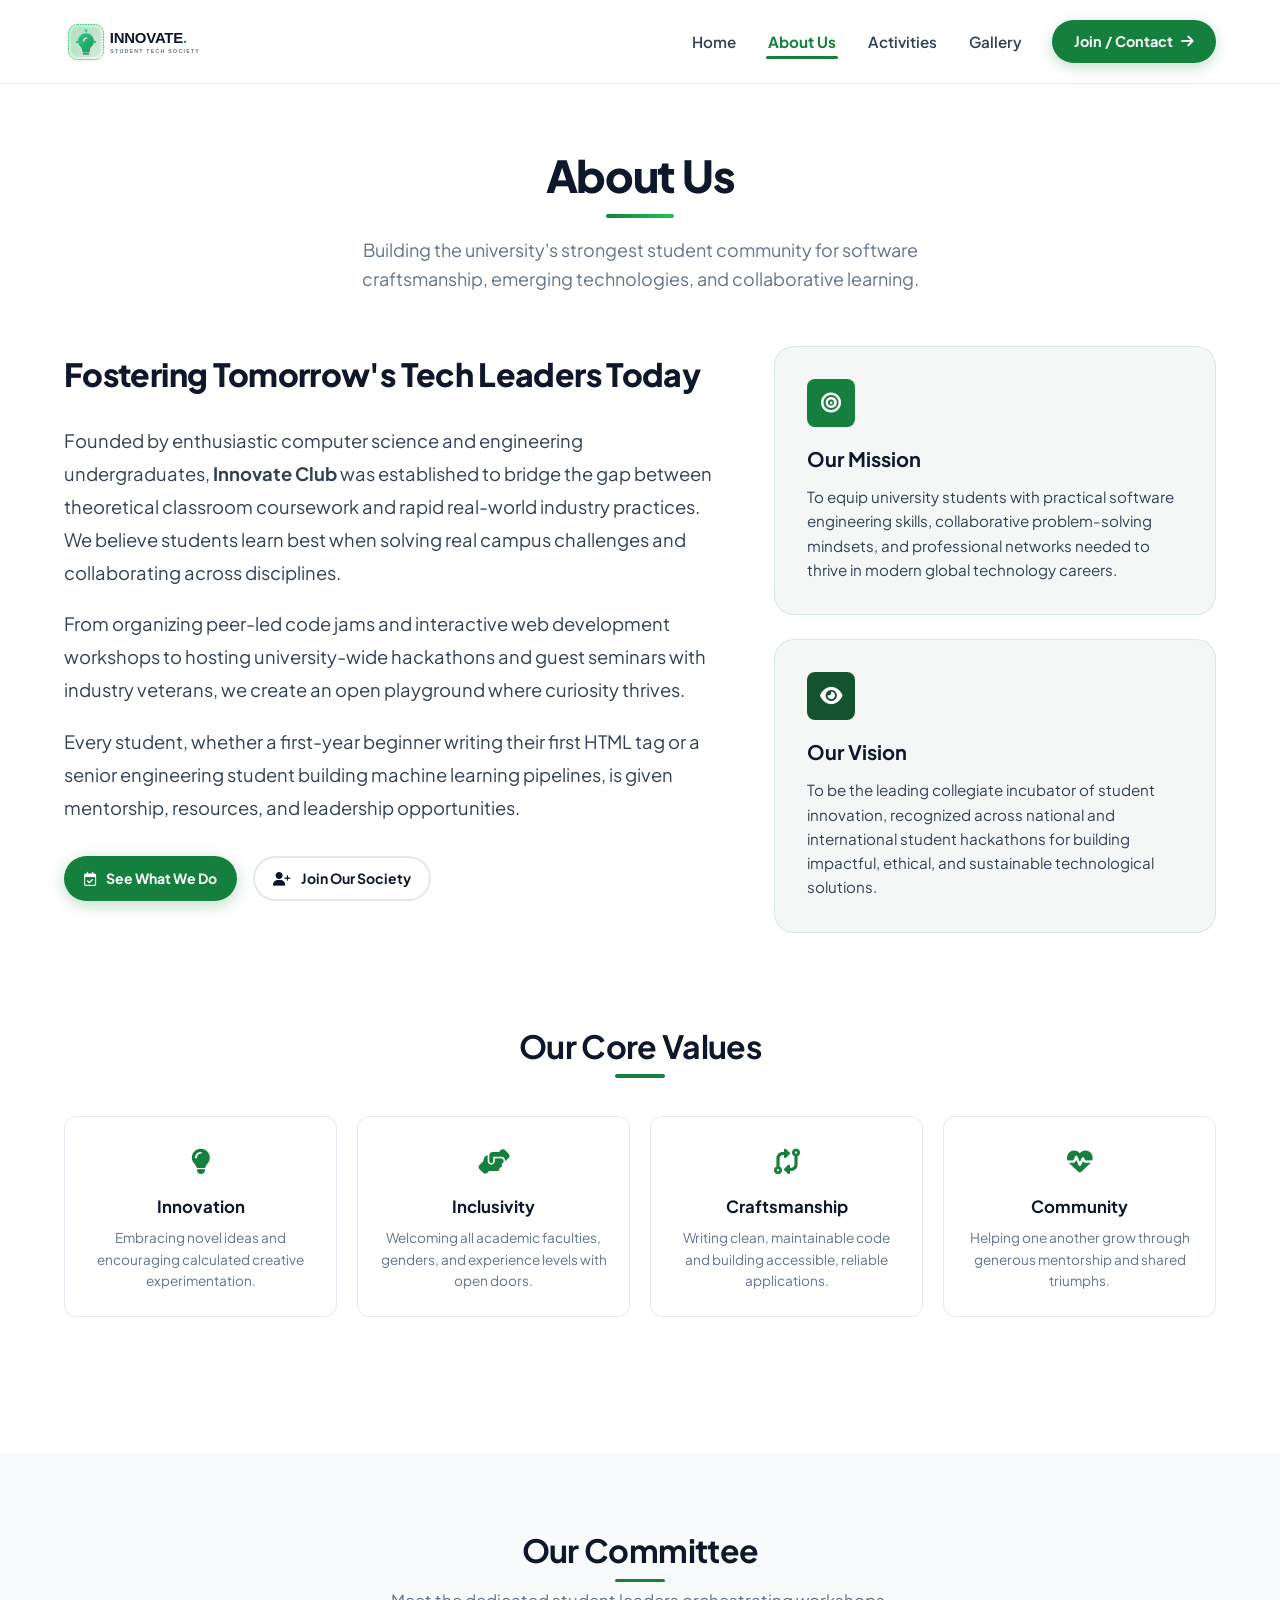
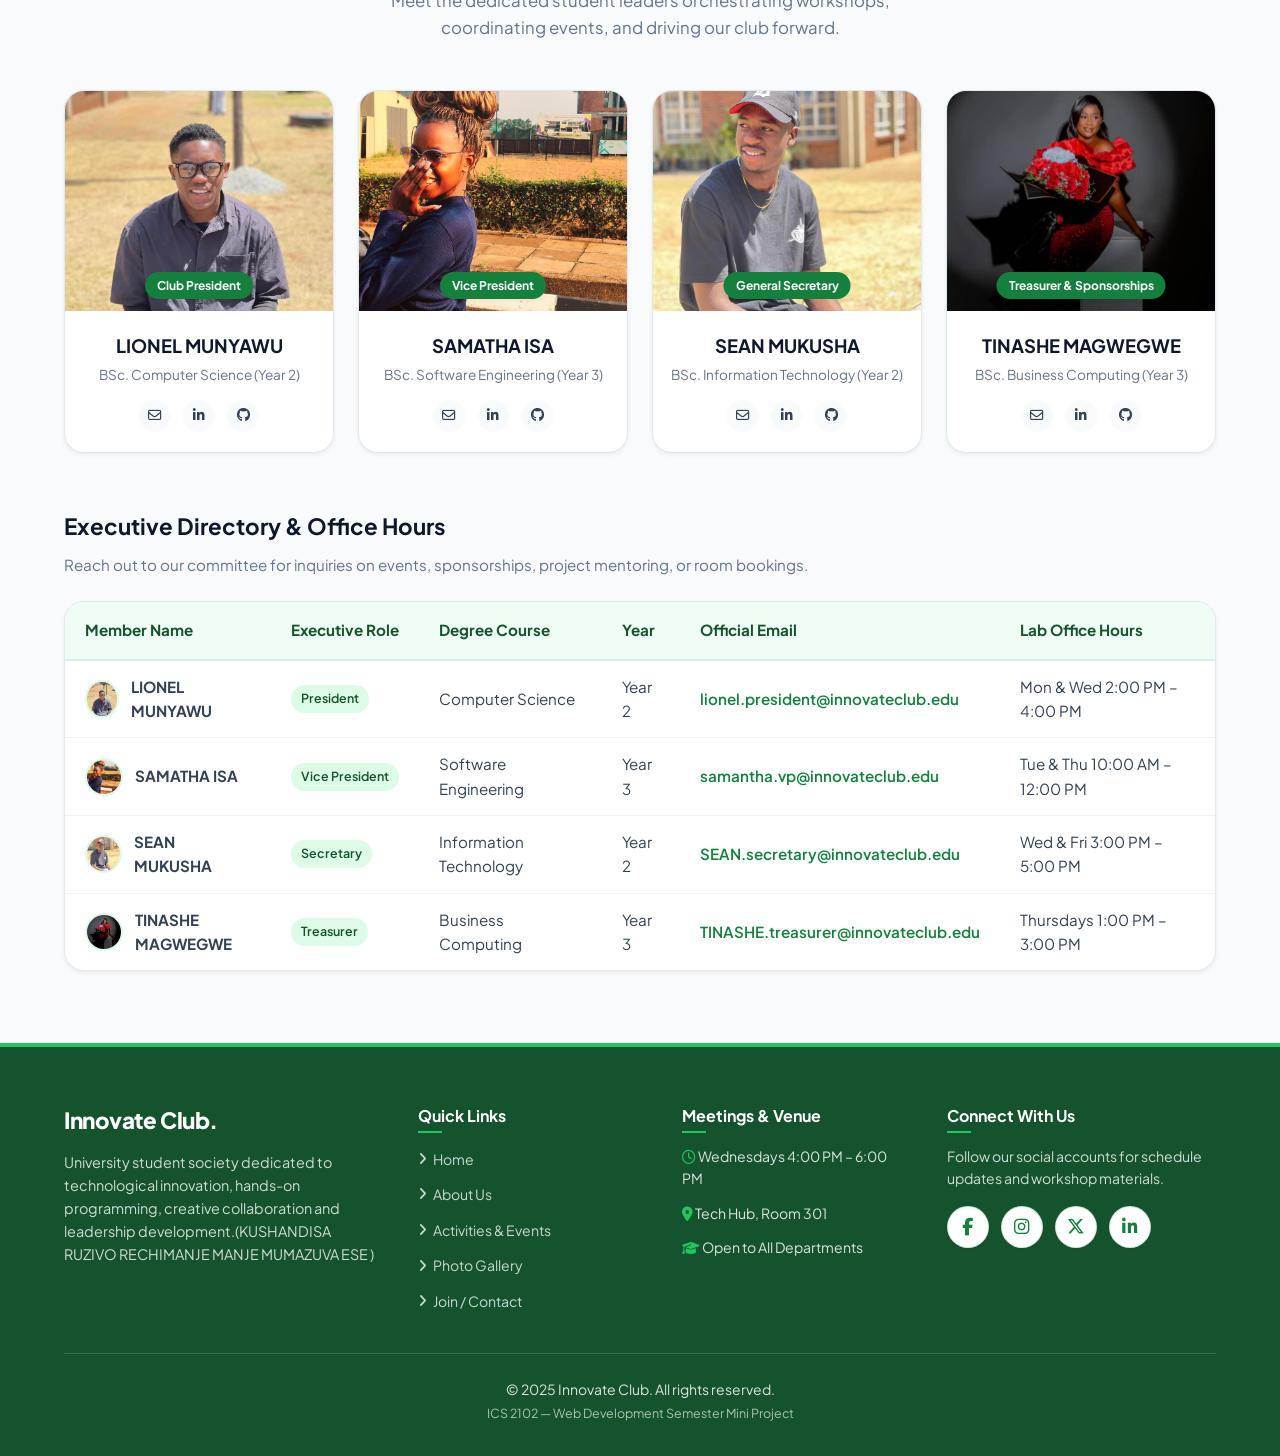
==== commit 4368f8cc: "Remove FAQ section from About Us page" ====
--- a/about.html
+++ b/about.html
@@ -308,81 +308,7 @@
       </div>
     </section>
 
-    <!-- FAQ Accordion (Week 3 JS Interactivity Requirement) -->
-    <section class="section faq-section" id="faqSection">
-      <div class="container">
-        
-        <div class="section-header">
-          <h2 class="section-title with-accent">Frequently Asked Questions</h2>
-          <p class="section-desc">
-            Everything you need to know about joining, meetings, and taking part in club projects.
-          </p>
-        </div>
-
-        <div class="accordion-container" id="faqAccordion">
-          
-          <div class="accordion-item active">
-            <button class="accordion-header">
-              <span>Do I need prior coding experience to join?</span>
-              <i class="fa-solid fa-chevron-down accordion-icon"></i>
-            </button>
-            <div class="accordion-body" style="max-height: 200px;">
-              <p>
-                Not at all! Innovate Club welcomes students from all majors and skill levels. We host beginner-friendly 
-                tracks starting from HTML, CSS, and basic programming fundamentals, paired with senior student mentors 
-                to guide your learning journey.
-              </p>
-            </div>
-          </div>
-
-          <div class="accordion-item">
-            <button class="accordion-header">
-              <span>Are club memberships free for university students?</span>
-              <i class="fa-solid fa-chevron-down accordion-icon"></i>
-            </button>
-            <div class="accordion-body">
-              <p>
-                Yes, regular membership and general workshops are 100% free for all registered university students. 
-                Our lab equipment, workshop materials and hackathon entries are funded through departmental support 
-                and industry tech sponsors.
-              </p>
-            </div>
-          </div>
-
-          <div class="accordion-item">
-            <button class="accordion-header">
-              <span>When and where are weekly meetings held?</span>
-              <i class="fa-solid fa-chevron-down accordion-icon"></i>
-            </button>
-            <div class="accordion-body">
-              <p>
-                We convene every Wednesday afternoon from 4:00 PM to 6:00 PM in the Campus Tech Hub (Room 301, Science & Tech Wing). 
-                We also host optional Saturday coding sprints and hybrid virtual live streams.
-              </p>
-            </div>
-          </div>
-
-          <div class="accordion-item">
-            <button class="accordion-header">
-              <span>How can I propose a project or lead a study group?</span>
-              <i class="fa-solid fa-chevron-down accordion-icon"></i>
-            </button>
-            <div class="accordion-body">
-              <p>
-                Any active member can pitch a project idea during our bi-weekly open-floor sessions or submit a proposal 
-                directly to the committee via the <a href="join.html" style="color:var(--color-primary); font-weight:600;">Join / Contact page</a>. 
-                The club provides repository hosting, server credits, and team recruitment support.
-              </p>
-            </div>
-          </div>
-
-        </div>
-
-      </div>
-    </section>
-
-  </main>
-
+    
   <!-- Universal Footer -->
   <footer class="site-footer" id="footer">
     <div class="container">
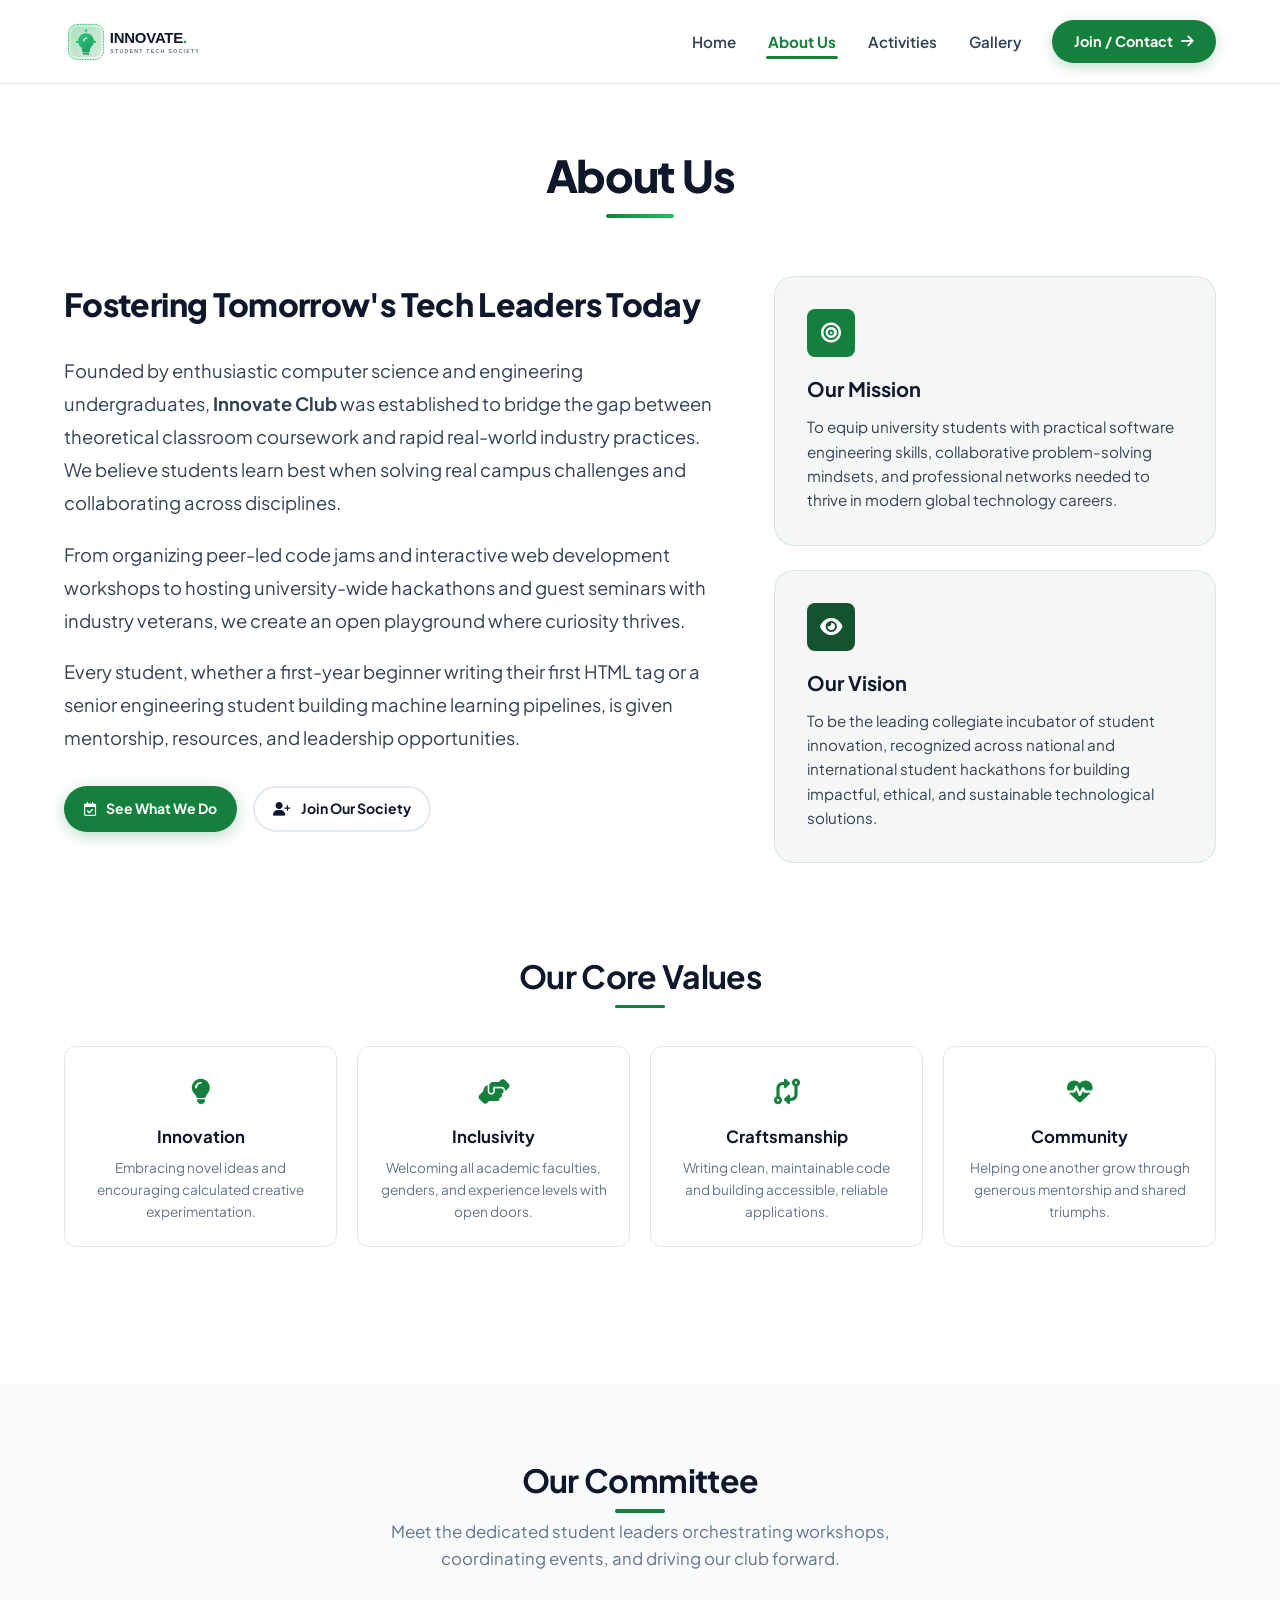
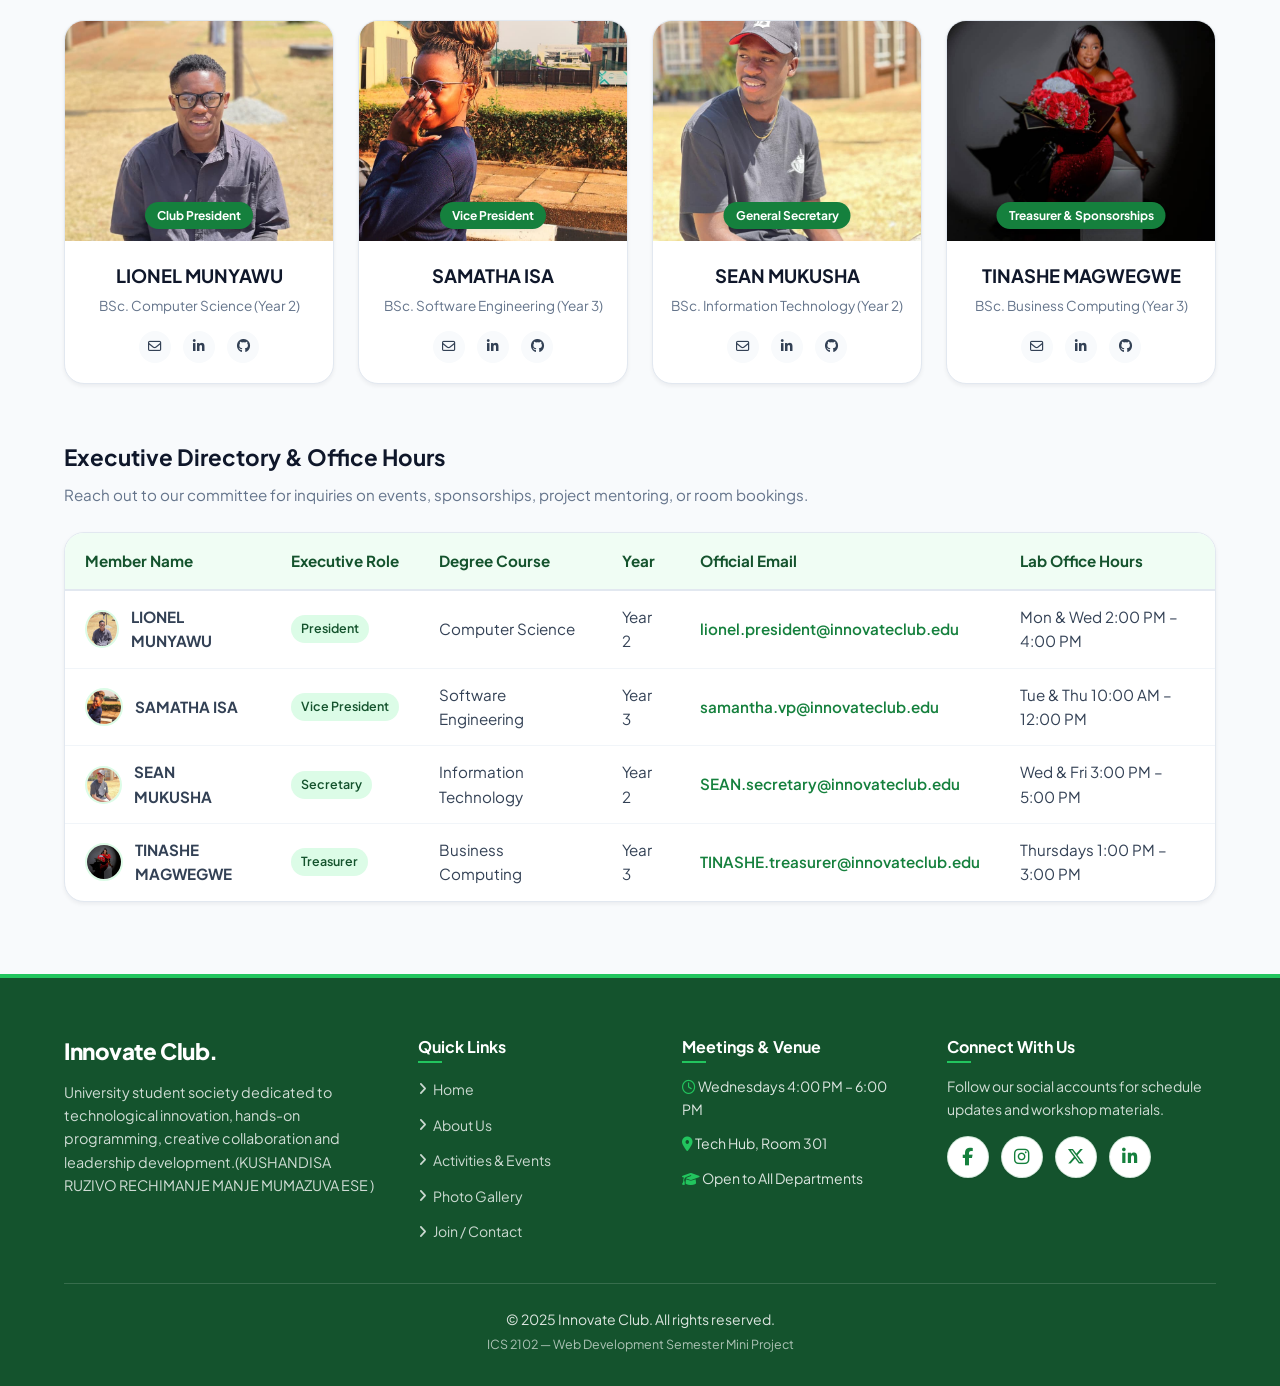
==== commit 46a50e45: "Remove subtitle from About Us page header" ====
--- a/about.html
+++ b/about.html
@@ -44,10 +44,7 @@
     <section class="page-header">
       <div class="container">
         <h1 class="page-title">About Us</h1>
-        <p class="page-subtitle">
-          Building the university's strongest student community for software craftsmanship, 
-          emerging technologies, and collaborative learning.
-        </p>
+        
       </div>
     </section>
 
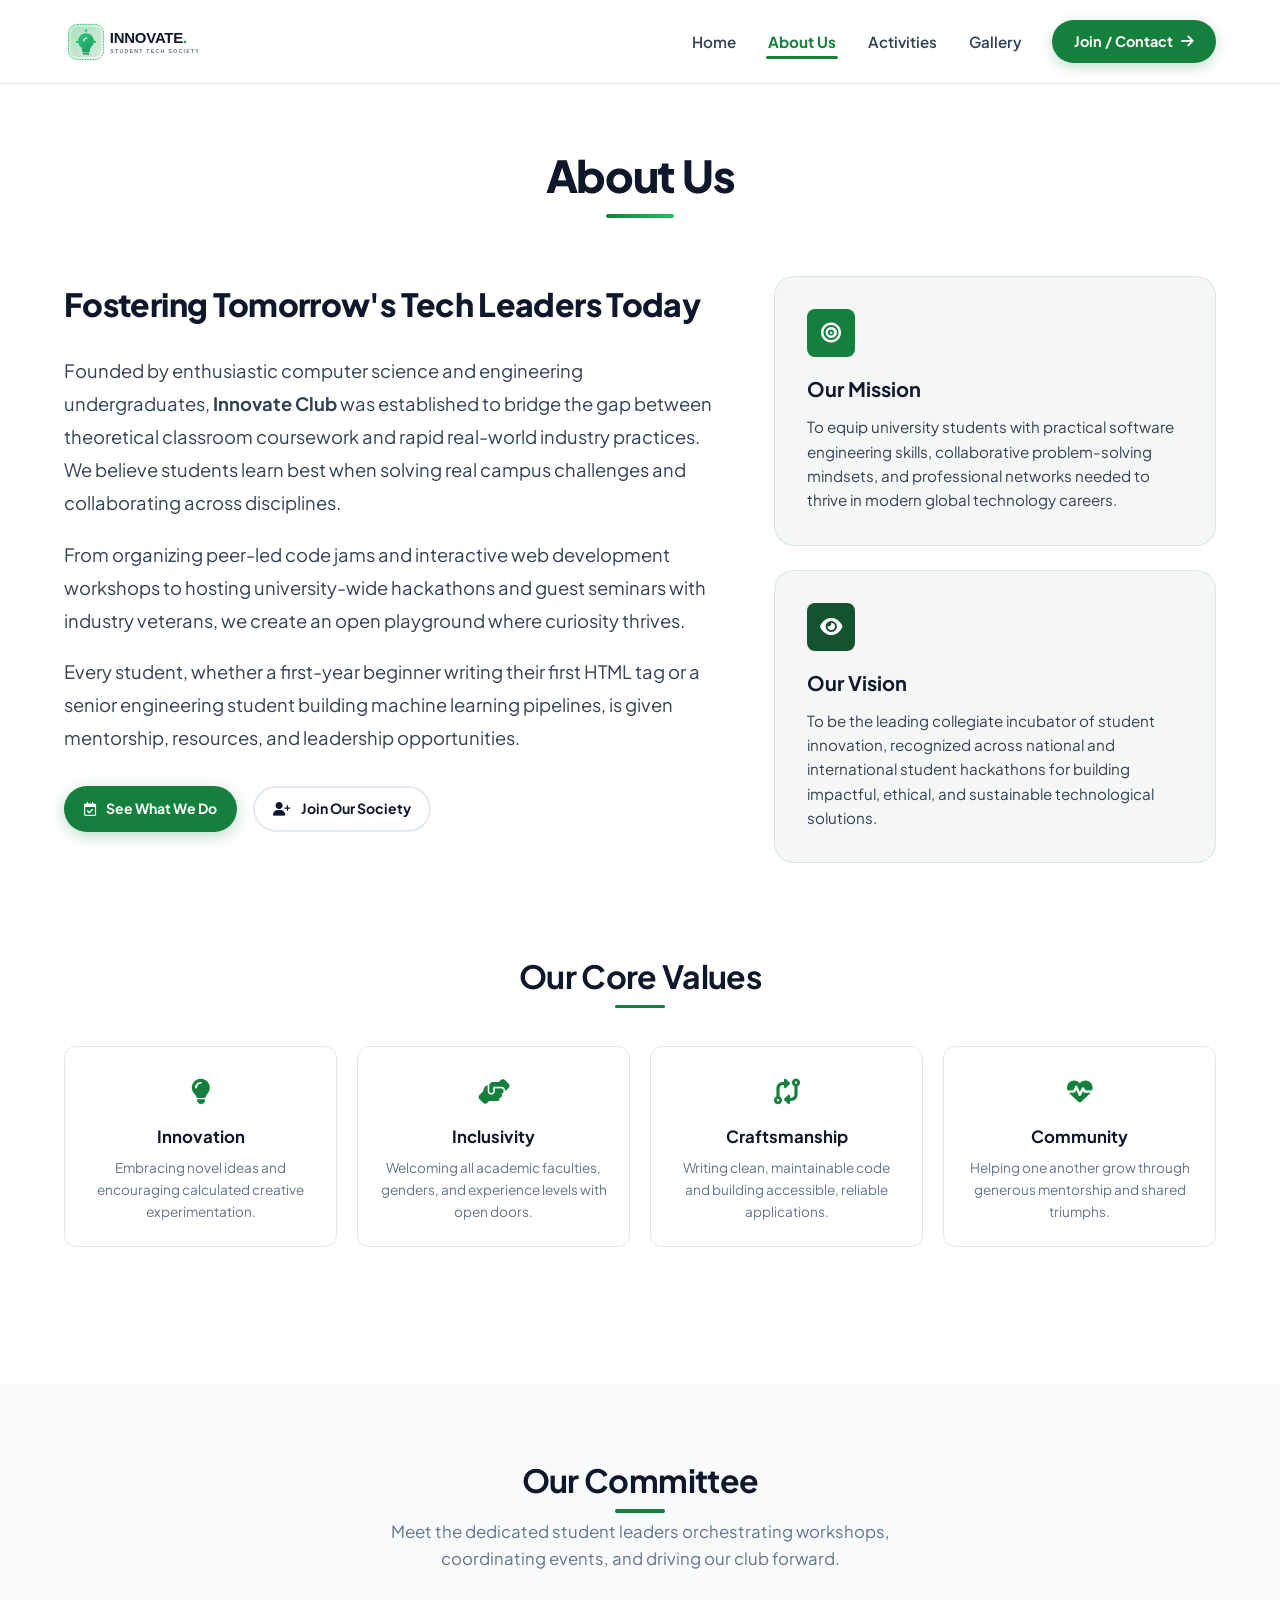
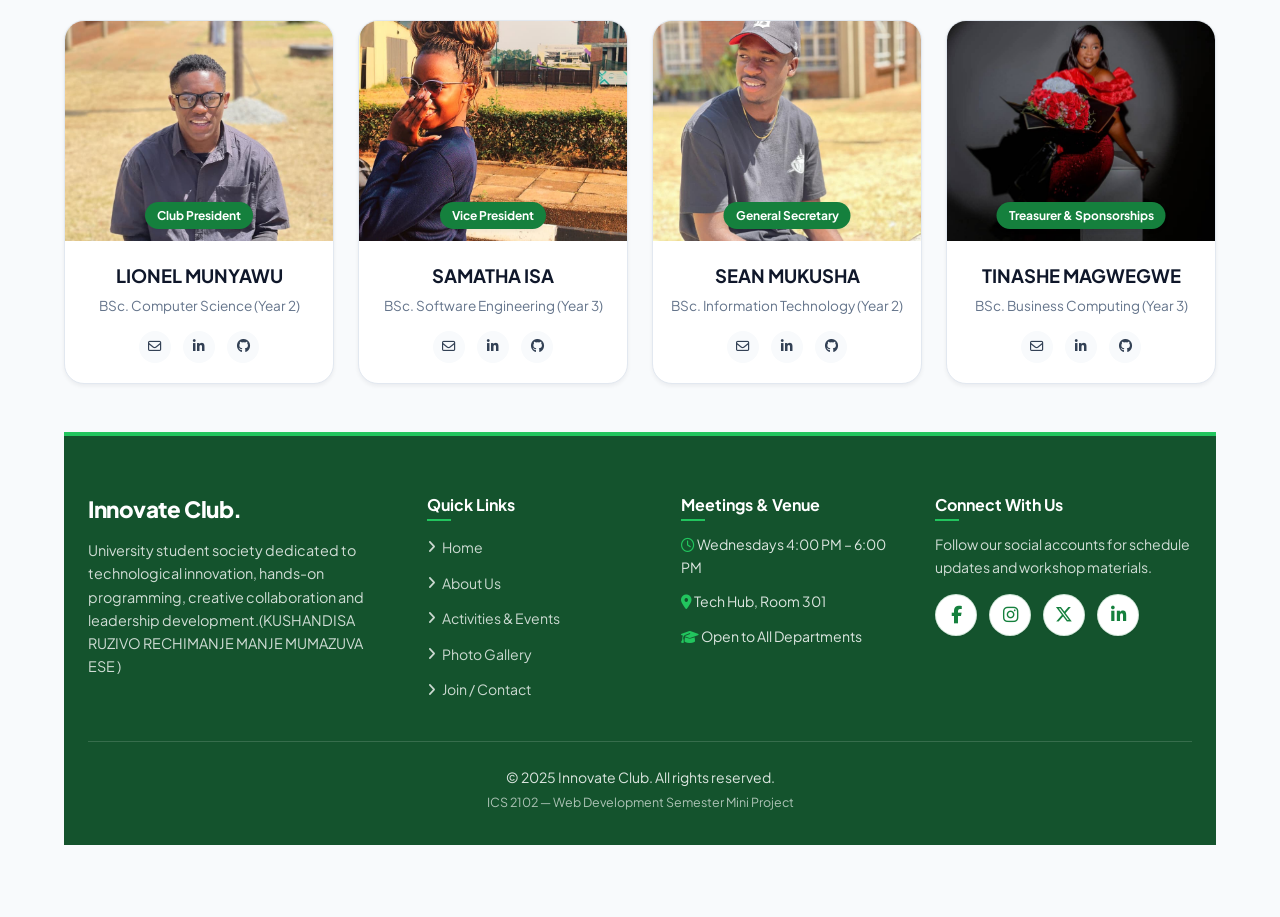
==== commit edf1157f: "Remove Executive Directory & Office Hours section from About Us page" ====
--- a/about.html
+++ b/about.html
@@ -223,87 +223,7 @@
 
         </div>
 
-        <!-- HTML Table of Committee Members (Week 2 Syllabus Requirement) -->
-        <div style="margin-top: 56px;">
-          <h3 style="font-size: 1.4rem; font-weight: 700; color: var(--color-text-main); margin-bottom: 8px;">
-            Executive Directory & Office Hours
-          </h3>
-          <p style="font-size: 0.95rem; color: var(--color-text-muted); margin-bottom: 20px;">
-            Reach out to our committee for inquiries on events, sponsorships, project mentoring, or room bookings.
-          </p>
-
-          <div class="table-wrapper">
-            <table class="custom-table" id="committeeDirectoryTable">
-              <thead>
-                <tr>
-                  <th scope="col">Member Name</th>
-                  <th scope="col">Executive Role</th>
-                  <th scope="col">Degree Course</th>
-                  <th scope="col">Year</th>
-                  <th scope="col">Official Email</th>
-                  <th scope="col">Lab Office Hours</th>
-                </tr>
-              </thead>
-              <tbody>
-                <tr>
-                  <td>
-                    <div class="table-member-cell">
-                      <img src="images/presi leo.jpeg" alt="LIONEL MUNYAWU" class="table-avatar">
-                      <strong>LIONEL MUNYAWU</strong>
-                    </div>
-                  </td>
-                  <td><span class="role-tag">President</span></td>
-                  <td>Computer Science</td>
-                  <td>Year 2</td>
-                  <td><a href="mailto:lionel.president@innovateclub.edu" style="color:var(--color-primary); font-weight:600;">lionel.president@innovateclub.edu</a></td>
-                  <td>Mon & Wed 2:00 PM – 4:00 PM</td>
-                </tr>
-                <tr>
-                  <td>
-                    <div class="table-member-cell">
-                      <img src="images/vice pres isa.jpeg" alt="SAMATHA ISA  " class="table-avatar">
-                      <strong>SAMATHA ISA  </strong>
-                    </div>
-                  </td>
-                  <td><span class="role-tag">Vice President</span></td>
-                  <td>Software Engineering</td>
-                  <td>Year 3</td>
-                  <td><a href="mailto:samantha.vp@innovateclub.edu" style="color:var(--color-primary); font-weight:600;">samantha.vp@innovateclub.edu</a></td>
-                  <td>Tue & Thu 10:00 AM – 12:00 PM</td>
-                </tr>
-                <tr>
-                  <td>
-                    <div class="table-member-cell">
-                      <img src="images/sean the secretay.jpeg" alt="SEAN MUKUSHA " class="table-avatar">
-                      <strong>SEAN MUKUSHA </strong>
-                    </div>
-                  </td>
-                  <td><span class="role-tag">Secretary</span></td>
-                  <td>Information Technology</td>
-                  <td>Year 2</td>
-                  <td><a href="mailto:SEAN.secretary@innovateclub.edu" style="color:var(--color-primary); font-weight:600;">SEAN.secretary@innovateclub.edu</a></td>
-                  <td>Wed & Fri 3:00 PM – 5:00 PM</td>
-                </tr>
-                <tr>
-                  <td>
-                    <div class="table-member-cell">
-                      <img src="images/TINA.jpeg" alt="TINASHE MAGWEGWE " class="table-avatar">
-                      <strong>TINASHE MAGWEGWE </strong>
-                    </div>
-                  </td>
-                  <td><span class="role-tag">Treasurer</span></td>
-                  <td>Business Computing</td>
-                  <td>Year 3</td>
-                  <td><a href="mailto:TINASHE.treasurer@innovateclub.edu" style="color:var(--color-primary); font-weight:600;">TINASHE.treasurer@innovateclub.edu</a></td>
-                  <td>Thursdays 1:00 PM – 3:00 PM</td>
-                </tr>
-              </tbody>
-            </table>
-          </div>
-        </div>
-
-      </div>
-    </section>
+      
 
     
   <!-- Universal Footer -->
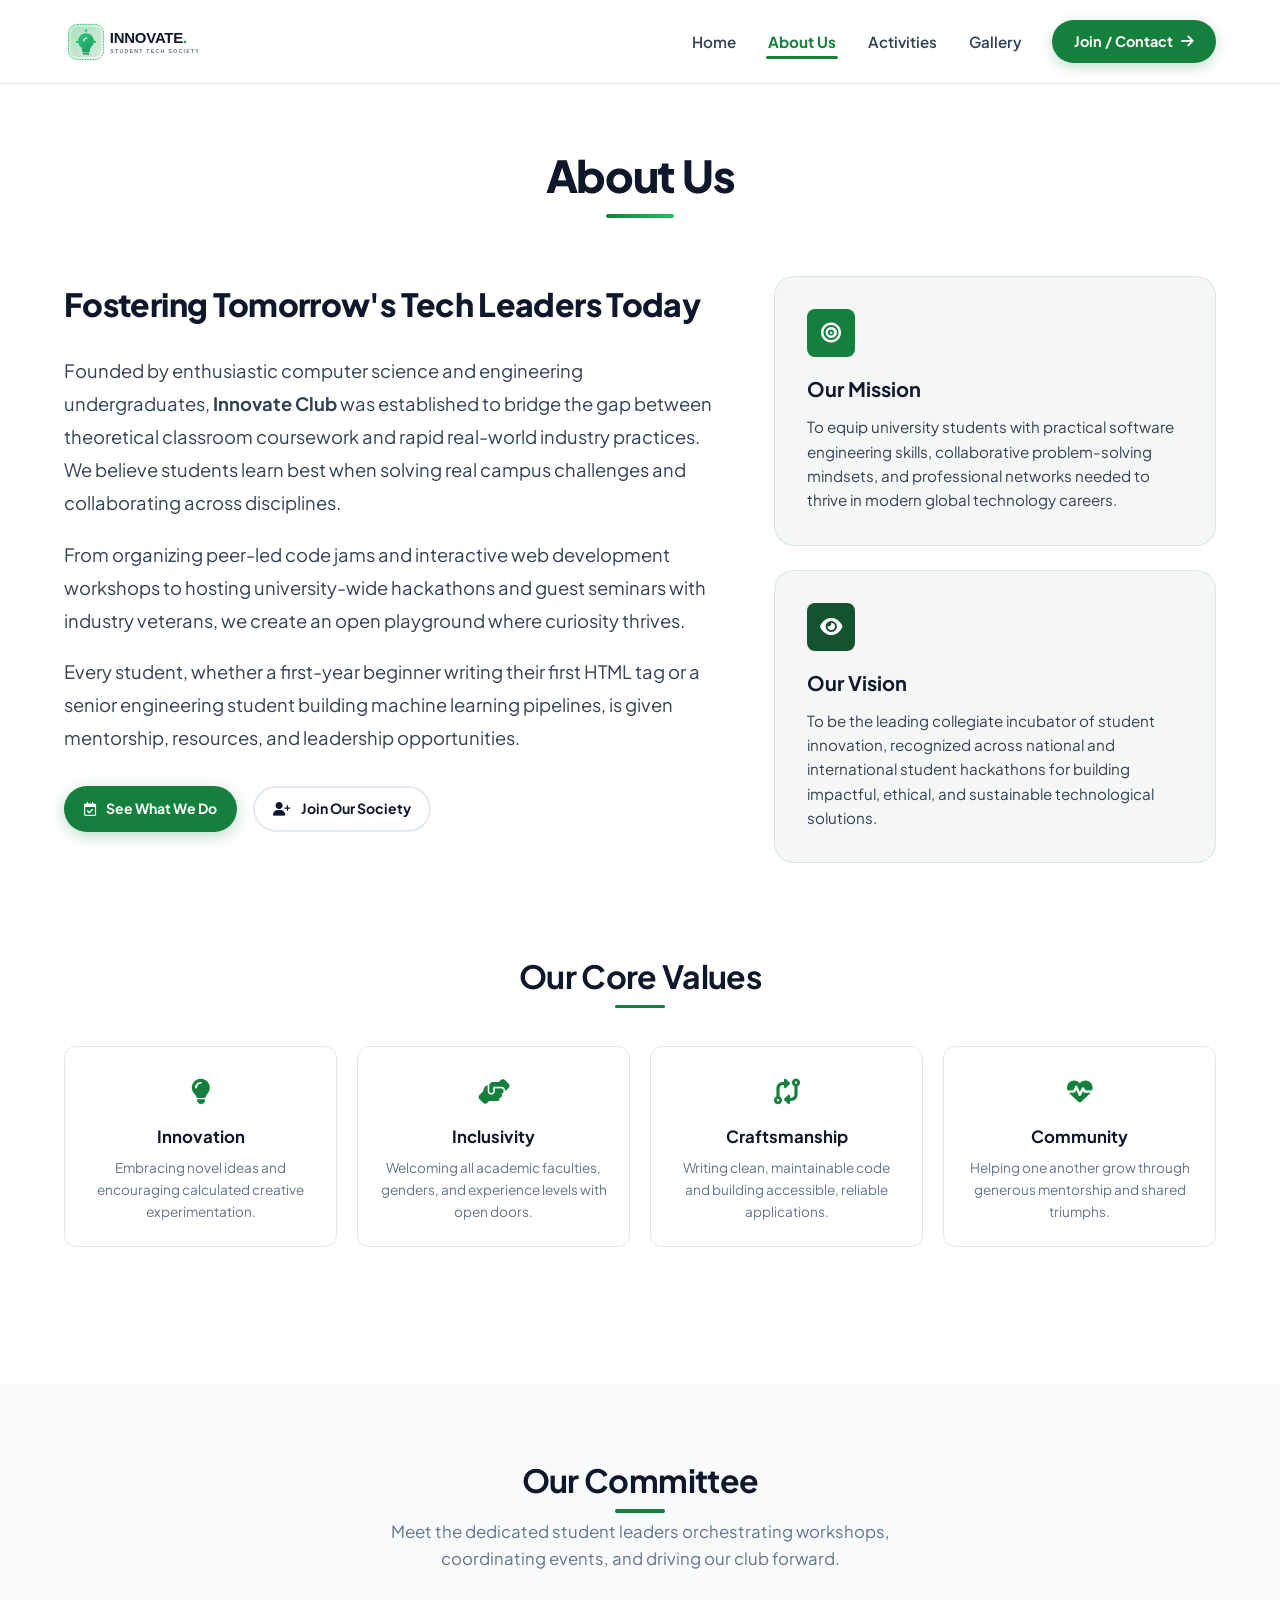
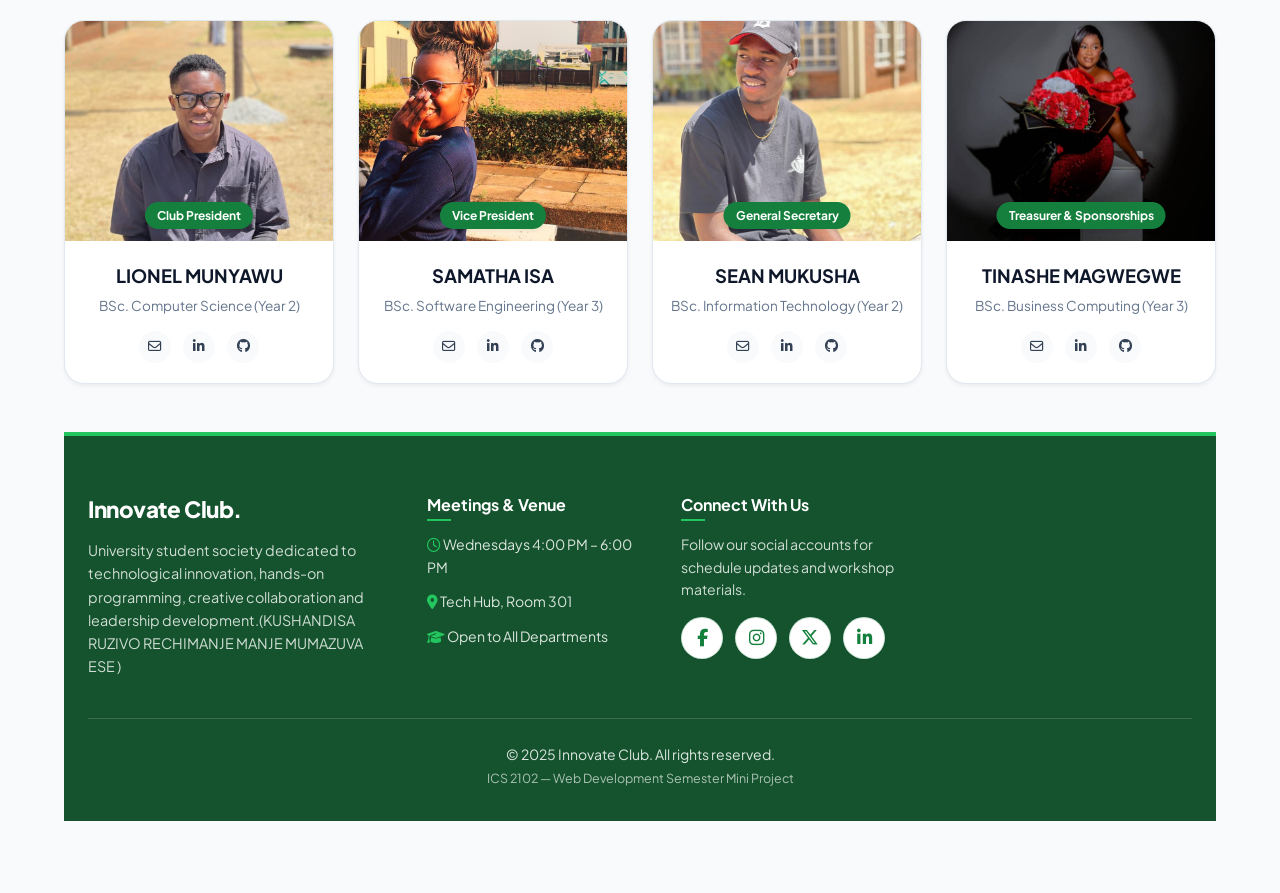
==== commit b0bf0901: "Remove Quick Links section from multiple pages" ====
--- a/about.html
+++ b/about.html
@@ -237,16 +237,7 @@
             creative collaboration and leadership development.(KUSHANDISA RUZIVO RECHIMANJE MANJE MUMAZUVA ESE )
           </p>
         </div>
-        <div class="footer-col">
-          <h5>Quick Links</h5>
-          <ul class="footer-links">
-            <li><a href="index.html"><i class="fa-solid fa-angle-right"></i> Home</a></li>
-            <li><a href="about.html"><i class="fa-solid fa-angle-right"></i> About Us</a></li>
-            <li><a href="activities.html"><i class="fa-solid fa-angle-right"></i> Activities & Events</a></li>
-            <li><a href="gallery.html"><i class="fa-solid fa-angle-right"></i> Photo Gallery</a></li>
-            <li><a href="join.html"><i class="fa-solid fa-angle-right"></i> Join / Contact</a></li>
-          </ul>
-        </div>
+      
         <div class="footer-col">
           <h5>Meetings & Venue</h5>
           <ul class="footer-links" style="font-size: 0.88rem; color: rgba(255,255,255,0.85); gap: 12px;">
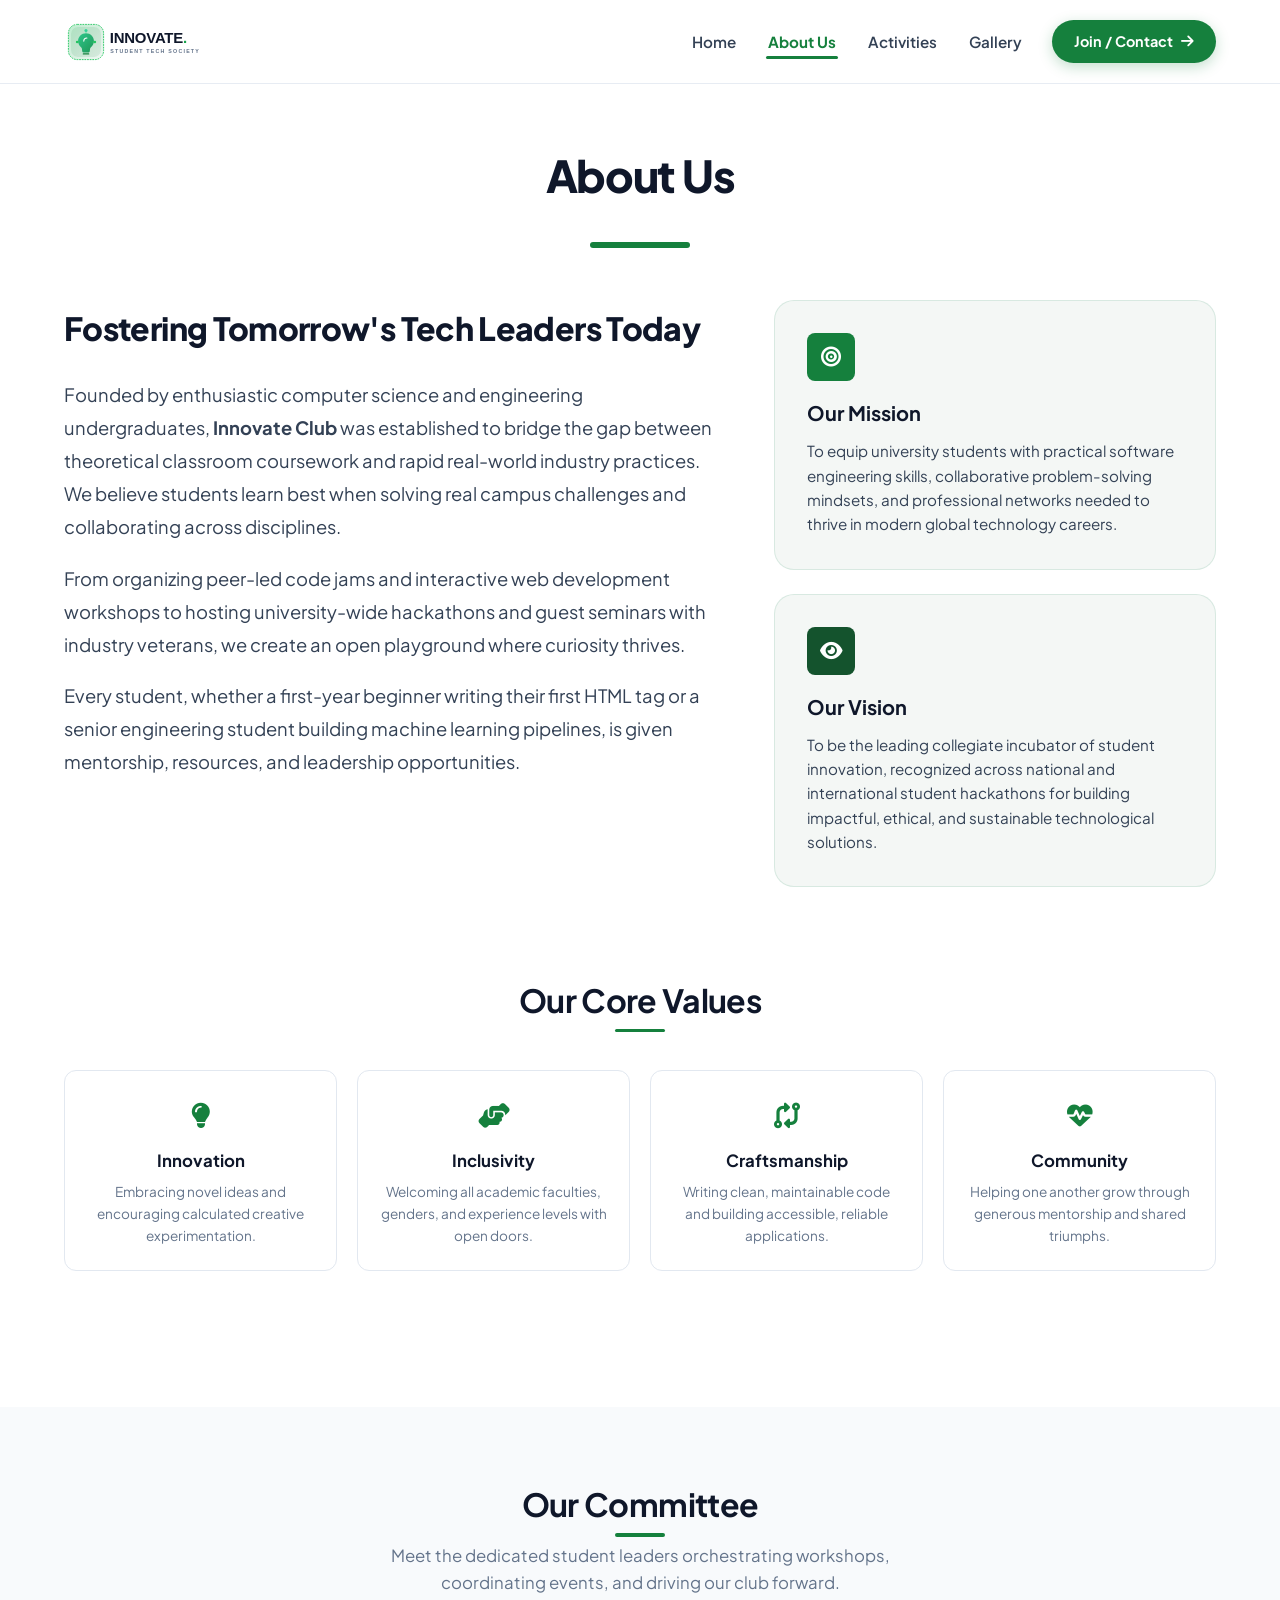
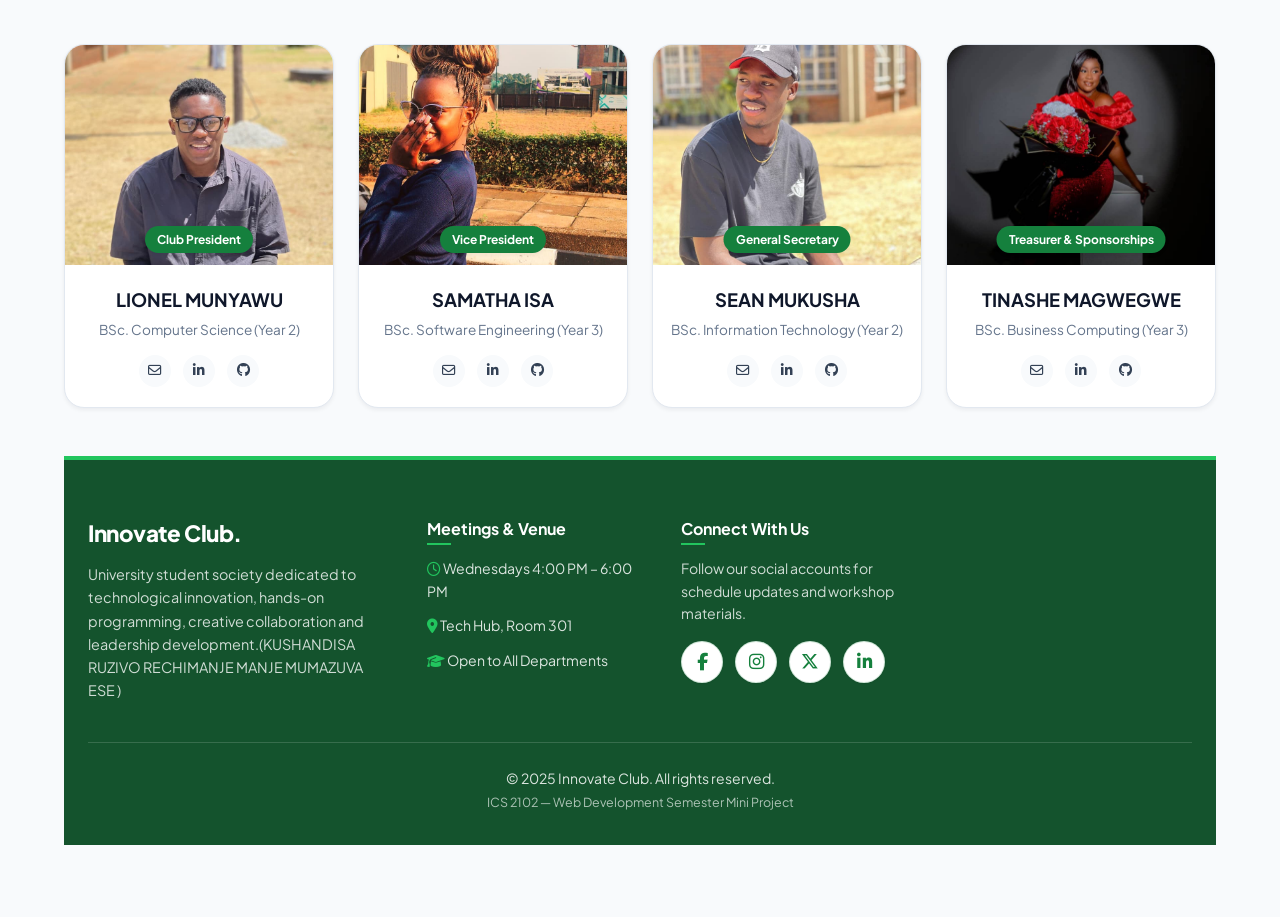
==== commit fcab4911: "bv" ====
--- a/about.html
+++ b/about.html
@@ -41,12 +41,13 @@
   <main class="main-content">
 
     <!-- Page Header with Green Underline Accent -->
-    <section class="page-header">
-      <div class="container">
-        <h1 class="page-title">About Us</h1>
-        
-      </div>
-    </section>
+<section class="page-header">
+    <div class="container">
+        <h1 class="page-title">
+            <span>About Us</span>
+        </h1>
+    </div>
+</section>
 
     <!-- Intro & Mission / Vision Grid -->
     <section class="section" style="padding-top: 20px;">
@@ -74,8 +75,8 @@
             </p>
 
             <div style="margin-top: 32px; display: flex; gap: 16px; flex-wrap: wrap;">
-              <a href="activities.html" class="btn btn-primary btn-sm"><i class="fa-regular fa-calendar-check"></i> See What We Do</a>
-              <a href="join.html" class="btn btn-secondary btn-sm"><i class="fa-solid fa-user-plus"></i> Join Our Society</a>
+              
+             
             </div>
           </div>
 
--- a/css/style.css
+++ b/css/style.css
@@ -1,8 +1,4 @@
-/* ==========================================================================
-   ICS 2102 — Web Development Semester Mini Project
-   Student Club Website: Innovate Club
-   Design System & Master Stylesheet
-   ========================================================================== */
+
 
 @import url('https://fonts.googleapis.com/css2?family=Plus+Jakarta+Sans:wght@300;400;500;600;700;800&family=Space+Grotesk:wght@500;700&display=swap');
 
@@ -151,17 +147,7 @@
   margin-bottom: 14px;
 }
 
-.page-title::after {
-  content: "";
-  position: absolute;
-  bottom: -8px;
-  left: 50%;
-  transform: translateX(-50%);
-  width: 68px;
-  height: 4px;
-  background: linear-gradient(90deg, var(--color-primary), var(--color-primary-light));
-  border-radius: var(--radius-full);
-}
+
 
 .page-subtitle {
   font-size: 1.125rem;
@@ -456,6 +442,8 @@
   max-width: 560px;
 }
 
+
+
 .hero-pill {
   display: inline-flex;
   align-items: center;
@@ -481,6 +469,33 @@
   color: var(--color-text-main);
   letter-spacing: -0.04em;
   margin-bottom: 24px;
+  
+}
+/* Innovate & Connect Animation */
+.hero-headline span {
+    display: block;
+    opacity: 0;
+    animation: headlineReveal 1s ease-out forwards;
+}
+
+.hero-headline span:nth-child(1) {
+    animation-delay: 0.2s;
+}
+
+.hero-headline span:nth-child(2) {
+    animation-delay: 0.6s;
+}
+
+@keyframes headlineReveal {
+    from {
+        opacity: 0;
+        transform: translateY(35px);
+    }
+
+    to {
+        opacity: 1;
+        transform: translateY(0);
+    }
 }
 
 .hero-intro {
@@ -674,107 +689,6 @@
   line-height: 1.65;
 }
 
-/* --- Countdown / Next Event Highlight Banner --- */
-.countdown-banner {
-  background: linear-gradient(135deg, var(--color-primary-dark) 0%, var(--color-primary) 100%);
-  color: #FFFFFF;
-  border-radius: var(--radius-xl);
-  padding: 44px;
-  margin-top: 20px;
-  box-shadow: var(--shadow-lg);
-  position: relative;
-  overflow: hidden;
-}
-
-.countdown-banner::after {
-  content: "";
-  position: absolute;
-  top: -50%;
-  right: -20%;
-  width: 400px;
-  height: 400px;
-  background: radial-gradient(circle, rgba(255,255,255,0.12) 0%, transparent 70%);
-  pointer-events: none;
-}
-
-.countdown-flex {
-  display: flex;
-  align-items: center;
-  justify-content: space-between;
-  gap: 32px;
-  position: relative;
-  z-index: 1;
-}
-
-.countdown-info {
-  max-width: 520px;
-}
-
-.countdown-badge {
-  display: inline-block;
-  background: rgba(255, 255, 255, 0.2);
-  backdrop-filter: blur(8px);
-  color: #FFFFFF;
-  font-size: 0.8rem;
-  font-weight: 700;
-  padding: 4px 12px;
-  border-radius: var(--radius-full);
-  margin-bottom: 12px;
-  text-transform: uppercase;
-  letter-spacing: 0.08em;
-}
-
-.countdown-title {
-  font-size: 1.85rem;
-  font-weight: 800;
-  margin-bottom: 8px;
-  color: #FFFFFF;
-}
-
-.countdown-meta {
-  font-size: 0.95rem;
-  opacity: 0.9;
-  display: flex;
-  gap: 20px;
-  align-items: center;
-}
-
-.countdown-meta i {
-  margin-right: 6px;
-  color: var(--color-primary-soft);
-}
-
-.countdown-timer-group {
-  display: flex;
-  align-items: center;
-  gap: 14px;
-}
-
-.timer-box {
-  background: rgba(255, 255, 255, 0.15);
-  backdrop-filter: blur(10px);
-  border: 1px solid rgba(255, 255, 255, 0.25);
-  border-radius: var(--radius-md);
-  padding: 12px 16px;
-  min-width: 74px;
-  text-align: center;
-}
-
-.timer-num {
-  font-size: 1.9rem;
-  font-weight: 800;
-  font-family: var(--font-mono);
-  line-height: 1;
-  display: block;
-}
-
-.timer-label {
-  font-size: 0.72rem;
-  text-transform: uppercase;
-  letter-spacing: 0.05em;
-  opacity: 0.85;
-  margin-top: 4px;
-}
 
 /* ==========================================================================
    About Us Page Styles
@@ -786,7 +700,93 @@
   align-items: start;
   margin-bottom: 64px;
 }
-
+/* =================================
+   ABOUT US - CINEMATIC ANIMATION
+================================= */
+
+.page-header {
+    text-align: center;
+    overflow: hidden;
+}
+
+/* Heading reveal */
+.page-title {
+    animation: aboutTitleReveal 1s cubic-bezier(0.16, 1, 0.3, 1) both;
+}
+
+.page-title span {
+    display: inline-block;
+    animation: aboutGlow 2s ease-in-out 1s both;
+}
+
+/* Animated green underline */
+.page-header::after {
+    content: "";
+    display: block;
+    width: 100px;
+    height: 6px;
+    background: #15803d;
+    border-radius: 10px;
+    margin: 18px auto 0;
+    transform: scaleX(0);
+    transform-origin: center;
+    animation: underlineReveal 0.8s ease-out 0.6s forwards;
+}
+
+/* Slide up and fade in */
+@keyframes aboutTitleReveal {
+    from {
+        opacity: 0;
+        transform: translateY(45px);
+        filter: blur(8px);
+    }
+
+    to {
+        opacity: 1;
+        transform: translateY(0);
+        filter: blur(0);
+    }
+}
+
+/* Subtle green glow */
+@keyframes aboutGlow {
+    0% {
+        text-shadow: 0 0 0 transparent;
+    }
+
+    50% {
+        text-shadow: 0 0 18px rgba(21, 128, 61, 0.3);
+    }
+
+    100% {
+        text-shadow: 0 0 0 transparent;
+    }
+}
+
+/* Underline expands from the centre */
+@keyframes underlineReveal {
+    from {
+        transform: scaleX(0);
+        opacity: 0.4;
+    }
+
+    to {
+        transform: scaleX(1);
+        opacity: 1;
+    }
+}
+
+/* Accessibility */
+@media (prefers-reduced-motion: reduce) {
+    .page-title,
+    .page-title span,
+    .page-header::after {
+        animation: none;
+        opacity: 1;
+        transform: none;
+        filter: none;
+    }
+}
 .about-intro-text {
   font-size: 1.15rem;
   line-height: 1.8;
@@ -1865,9 +1865,6 @@
   color: rgba(255, 255, 255, 0.65);
 }
 
-/* ==========================================================================
-   Responsive Breakpoints
-   ========================================================================== */
 @media (max-width: 1024px) {
   .hero-grid {
     grid-template-columns: 1fr;
@@ -2019,3 +2016,4 @@
     width: 100%;
   }
 }
+
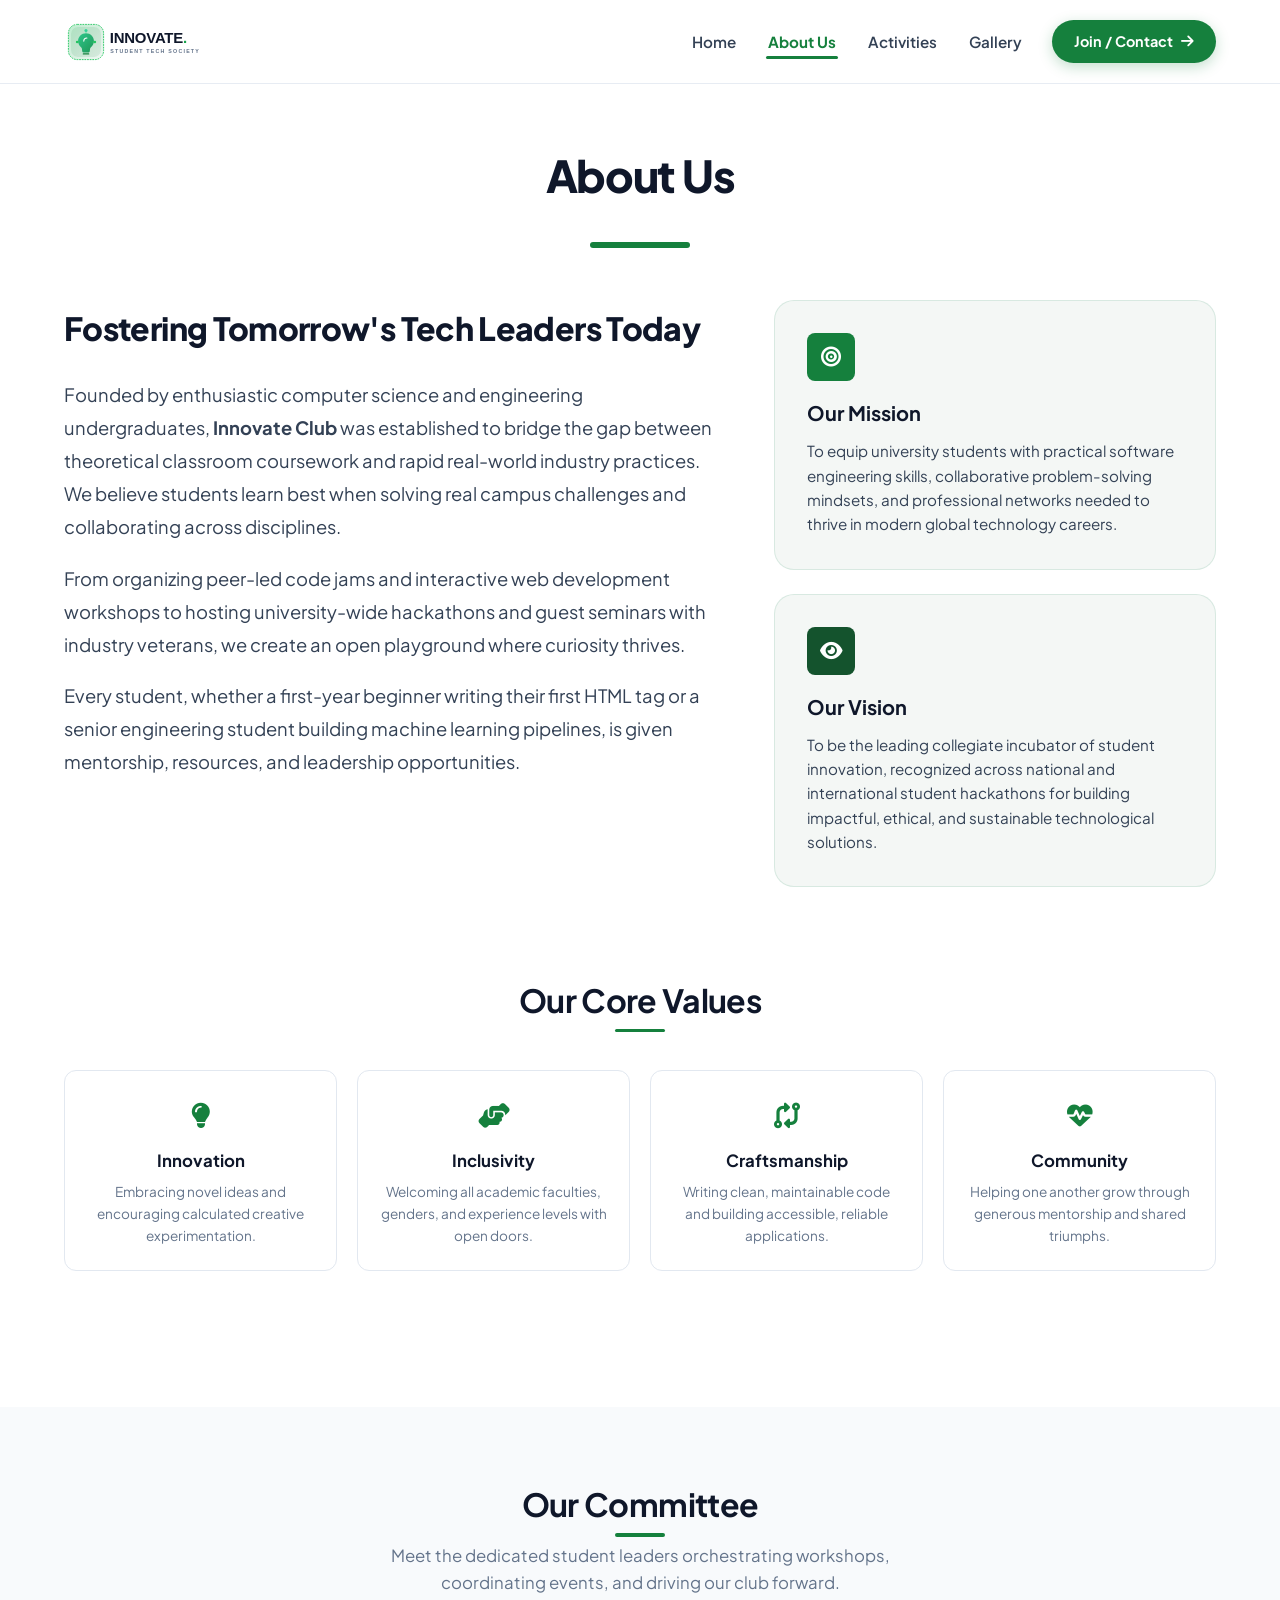
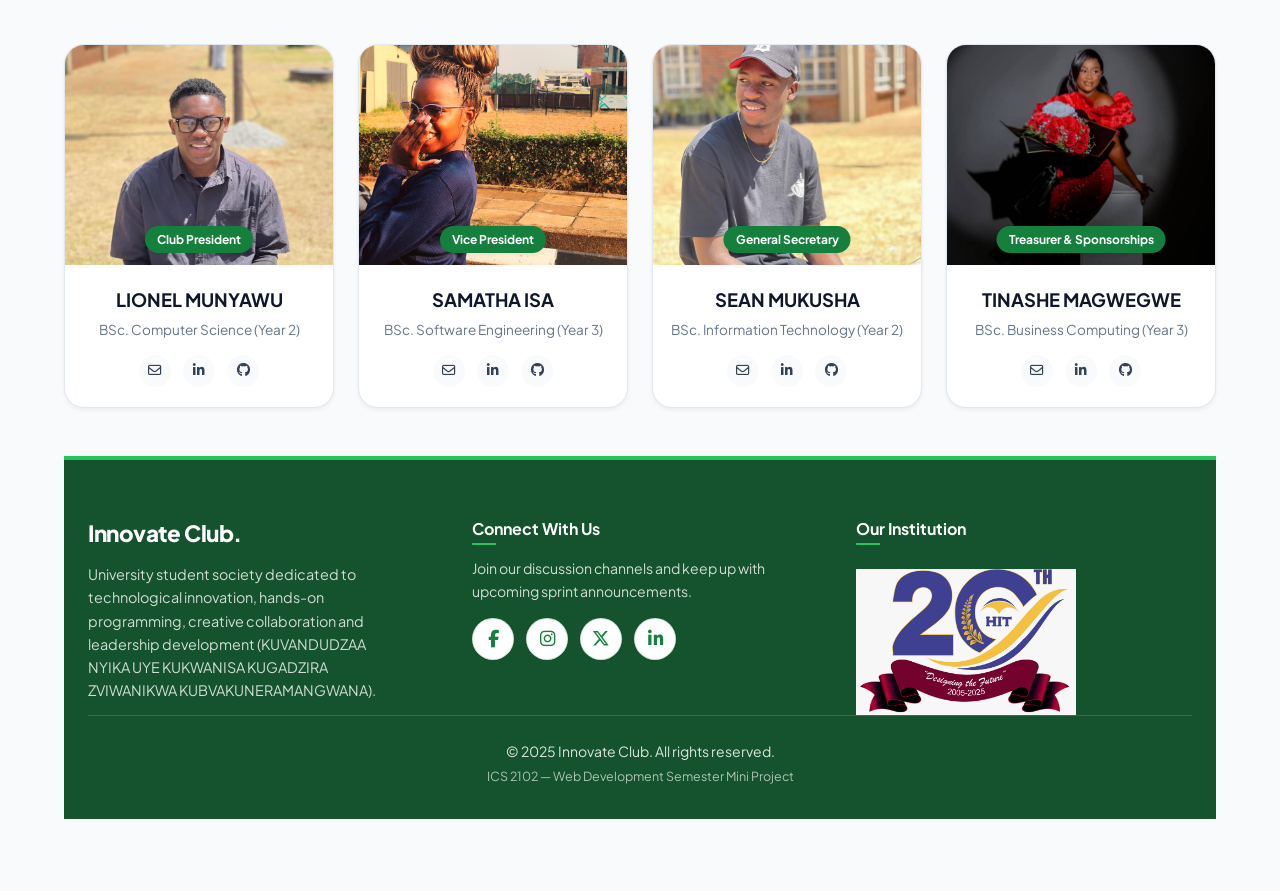
==== commit 3383a77a: "Refactor code structure for improved readability and maintainability" ====
--- a/about.html
+++ b/about.html
@@ -226,55 +226,70 @@
 
       
 
-    
-  <!-- Universal Footer -->
+  <!-- Footer Section -->
   <footer class="site-footer" id="footer">
-    <div class="container">
-      <div class="footer-top-grid">
-        <div class="footer-brand">
-          <h4>Innovate Club.</h4>
-          <p>
-            University student society dedicated to technological innovation, hands-on programming, 
-            creative collaboration and leadership development.(KUSHANDISA RUZIVO RECHIMANJE MANJE MUMAZUVA ESE )
-          </p>
-        </div>
-      
-        <div class="footer-col">
-          <h5>Meetings & Venue</h5>
-          <ul class="footer-links" style="font-size: 0.88rem; color: rgba(255,255,255,0.85); gap: 12px;">
-            <li><i class="fa-regular fa-clock" style="color:var(--color-primary-light);"></i> Wednesdays 4:00 PM – 6:00 PM</li>
-            <li><i class="fa-solid fa-location-dot" style="color:var(--color-primary-light);"></i> Tech Hub, Room 301</li>
-            <li><i class="fa-solid fa-graduation-cap" style="color:var(--color-primary-light);"></i> Open to All Departments</li>
-          </ul>
-        </div>
-        <div class="footer-col">
-          <h5>Connect With Us</h5>
-          <p style="font-size: 0.88rem; color: rgba(255,255,255,0.8); margin-bottom: 16px;">
-            Follow our social accounts for schedule updates and workshop materials.
-          </p>
-          <div class="social-icons-row">
-            <a href="https://facebook.com" target="_blank" rel="noopener noreferrer" class="social-circle-btn" aria-label="Facebook">
-              <i class="fa-brands fa-facebook-f"></i>
-            </a>
-            <a href="https://instagram.com" target="_blank" rel="noopener noreferrer" class="social-circle-btn" aria-label="Instagram">
-              <i class="fa-brands fa-instagram"></i>
-            </a>
-            <a href="https://twitter.com" target="_blank" rel="noopener noreferrer" class="social-circle-btn" aria-label="Twitter">
-              <i class="fa-brands fa-x-twitter"></i>
-            </a>
-            <a href="https://linkedin.com" target="_blank" rel="noopener noreferrer" class="social-circle-btn" aria-label="LinkedIn">
-              <i class="fa-brands fa-linkedin-in"></i>
-            </a>
-          </div>
-        </div>
-      </div>
-      <div class="footer-bottom">
-        <p>&copy; 2025 Innovate Club. All rights reserved.</p>
-        <p class="footer-course-tag">ICS 2102 — Web Development Semester Mini Project</p>
-      </div>
-    </div>
-  </footer>
-
-  <script src="js/script.js"></script>
+  <div class="container">
+    <div class="footer-top-grid">
+      <div class="footer-brand">
+        <h4>Innovate Club.</h4>
+        <p>
+          University student society dedicated to technological innovation,
+          hands-on programming, creative collaboration and leadership
+          development (KUVANDUDZAA NYIKA UYE KUKWANISA KUGADZIRA
+          ZVIWANIKWA KUBVAKUNERAMANGWANA).
+        </p>
+      </div>
+
+      <div class="footer-col footer-connect">
+        <h5>Connect With Us</h5>
+        <p class="footer-description">
+          Join our discussion channels and keep up with upcoming sprint announcements.
+        </p>
+
+        <div class="social-icons-row">
+          <a href="https://facebook.com" target="_blank" rel="noopener noreferrer"
+             class="social-circle-btn" aria-label="Facebook">
+            <i class="fa-brands fa-facebook-f"></i>
+          </a>
+          <a href="https://instagram.com" target="_blank" rel="noopener noreferrer"
+             class="social-circle-btn" aria-label="Instagram">
+            <i class="fa-brands fa-instagram"></i>
+          </a>
+          <a href="https://twitter.com" target="_blank" rel="noopener noreferrer"
+             class="social-circle-btn" aria-label="X">
+            <i class="fa-brands fa-x-twitter"></i>
+          </a>
+          <a href="https://linkedin.com" target="_blank" rel="noopener noreferrer"
+             class="social-circle-btn" aria-label="LinkedIn">
+            <i class="fa-brands fa-linkedin-in"></i>
+          </a>
+        </div>
+      </div>
+
+      <div class="footer-col footer-institution">
+        <h5>Our Institution</h5>
+        <a href="https://www.hit.ac.zw/" target="_blank" rel="noopener noreferrer"
+           aria-label="Harare Institute of Technology website">
+          <img
+            class="hit-logo"
+            src="images/hit logo.jpg"
+            alt="Harare Institute of Technology"
+          >
+        </a>
+      </div>
+    </div>
+
+    <div class="footer-bottom">
+      <p>&copy; 2025 Innovate Club. All rights reserved.</p>
+      <p class="footer-course-tag">
+        ICS 2102 — Web Development Semester Mini Project
+      </p>
+    </div>
+  </div>
+</footer>
+
+<script src="js/script.js"></script>
 </body>
 </html>
+    
+ 
--- a/css/style.css
+++ b/css/style.css
@@ -1787,13 +1787,41 @@
   border-top: 4px solid var(--color-primary-light);
 }
 
+
+
 .footer-top-grid {
   display: grid;
-  grid-template-columns: 1.4fr 1fr 1fr 1.2fr;
-  gap: 40px;
-  margin-bottom: 40px;
-}
-
+  grid-template-columns: repeat(3, minmax(0, 1fr));
+  gap: 48px;
+  align-items: start;
+}
+
+.footer-description {
+  font-size: 0.88rem;
+  color: rgba(255, 255, 255, 0.8);
+  margin-bottom: 16px;
+}
+
+.footer-institution {
+  display: flex;
+  flex-direction: column;
+  align-items: flex-start;
+}
+
+.hit-logo {
+  display: block;
+  width: min(100%, 220px);
+  height: auto;
+  object-fit: contain;
+  margin-top: 12px;
+}
+
+@media (max-width: 700px) {
+  .footer-top-grid {
+    grid-template-columns: 1fr;
+    gap: 32px;
+  }
+}
 .footer-brand h4 {
   font-size: 1.4rem;
   font-weight: 800;
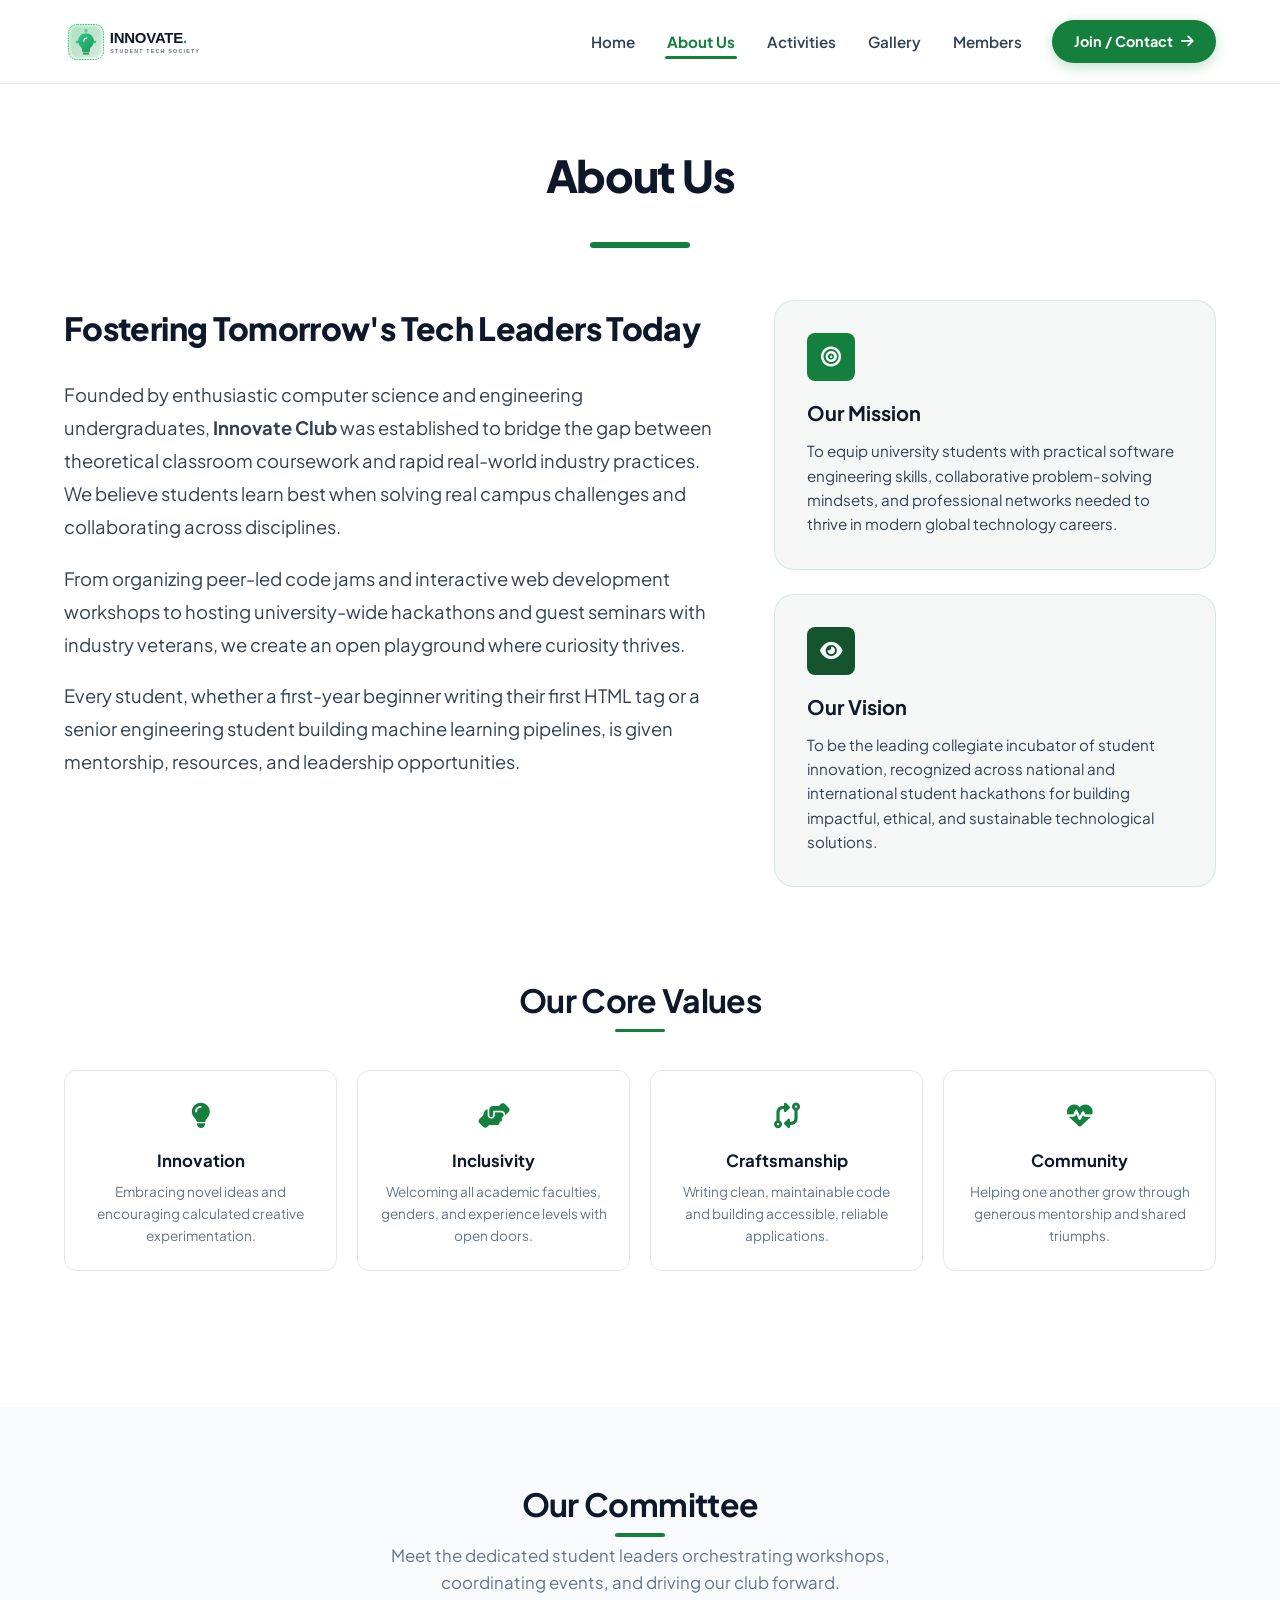
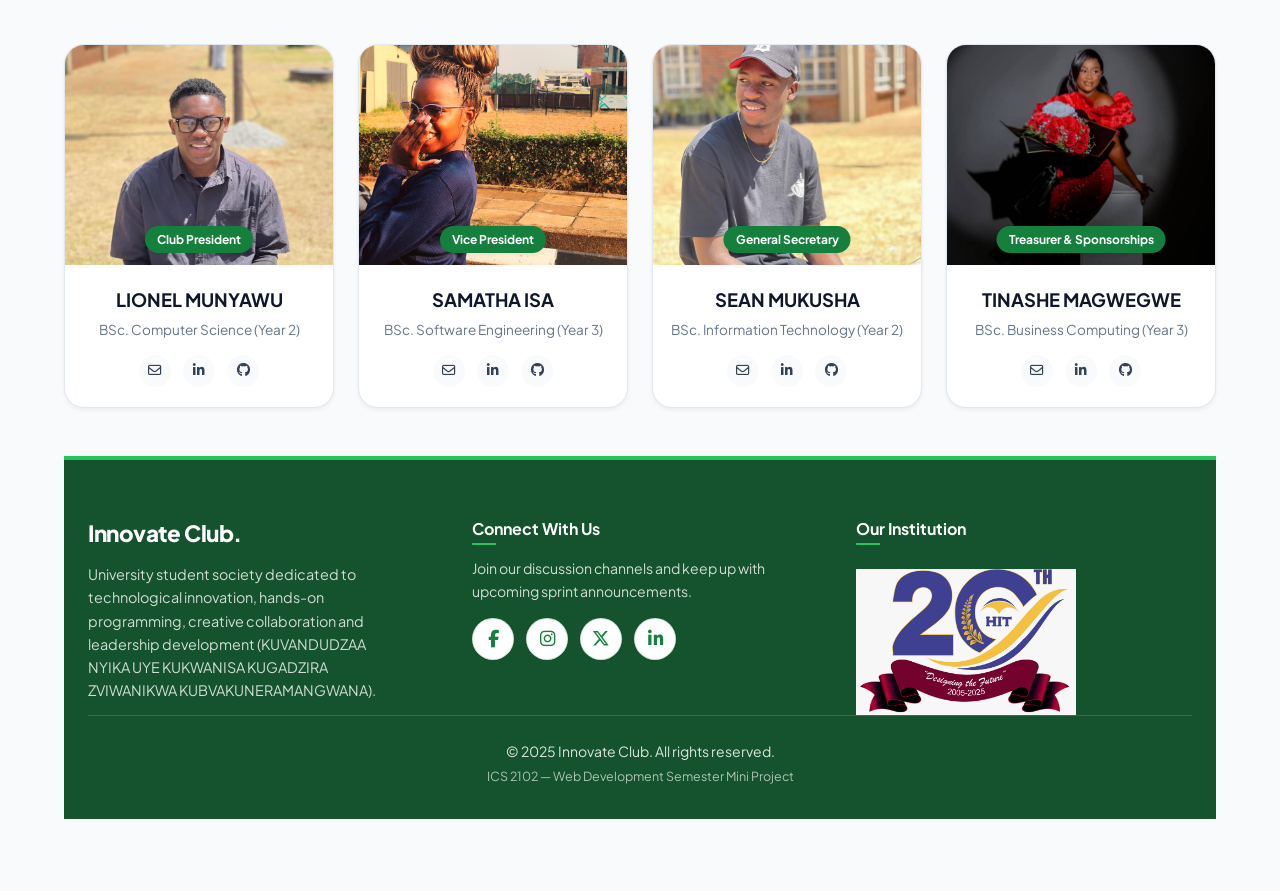
==== commit 8f0f9ec9: "feat: add database configuration, join forms, members list, and event engine script" ====
--- a/about.html
+++ b/about.html
@@ -28,6 +28,7 @@
           <li><a href="about.html" class="nav-link active" id="navAbout">About Us</a></li>
           <li><a href="activities.html" class="nav-link" id="navActivities">Activities</a></li>
           <li><a href="gallery.html" class="nav-link" id="navGallery">Gallery</a></li>
+          <li><a href="members.html" class="nav-link" id="navMembers">Members</a></li>
           <li><a href="join.html" class="nav-cta-btn" id="navJoin">Join / Contact <i class="fa-solid fa-arrow-right"></i></a></li>
         </ul>
       </nav>
